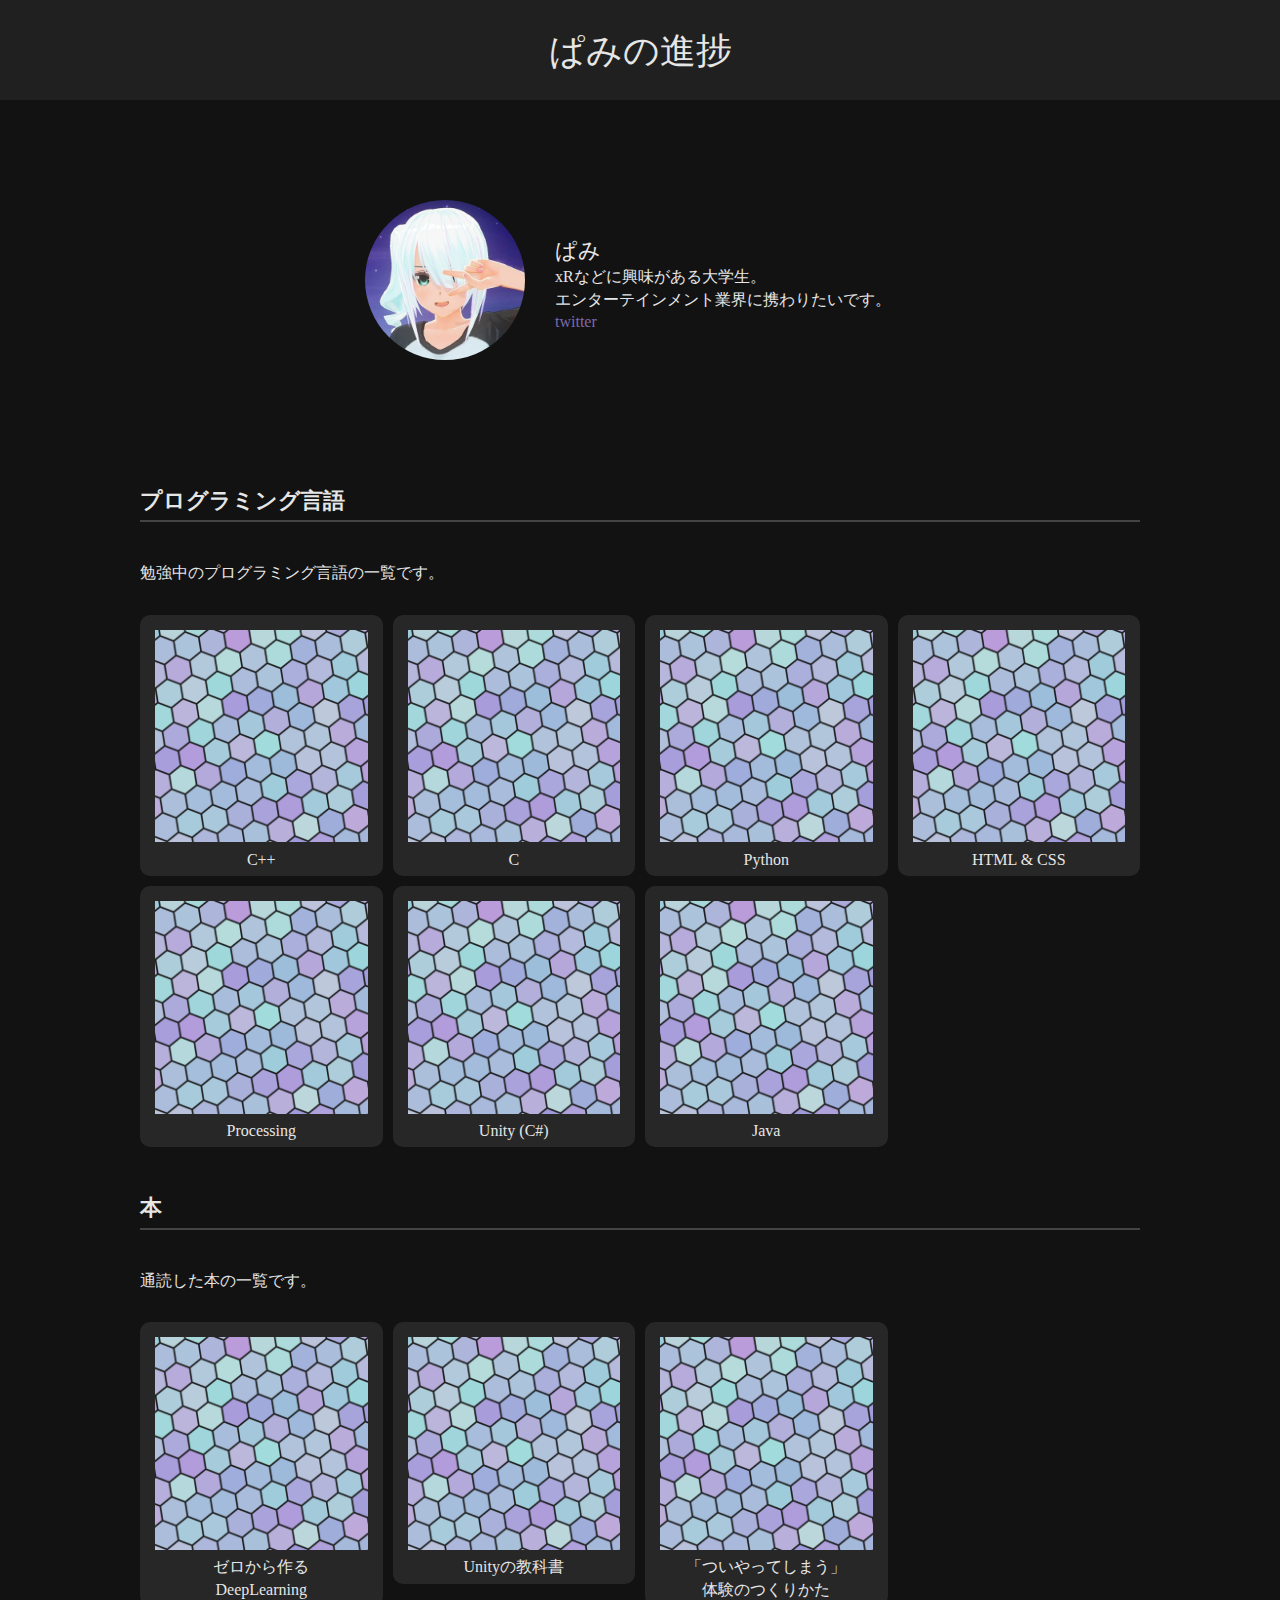
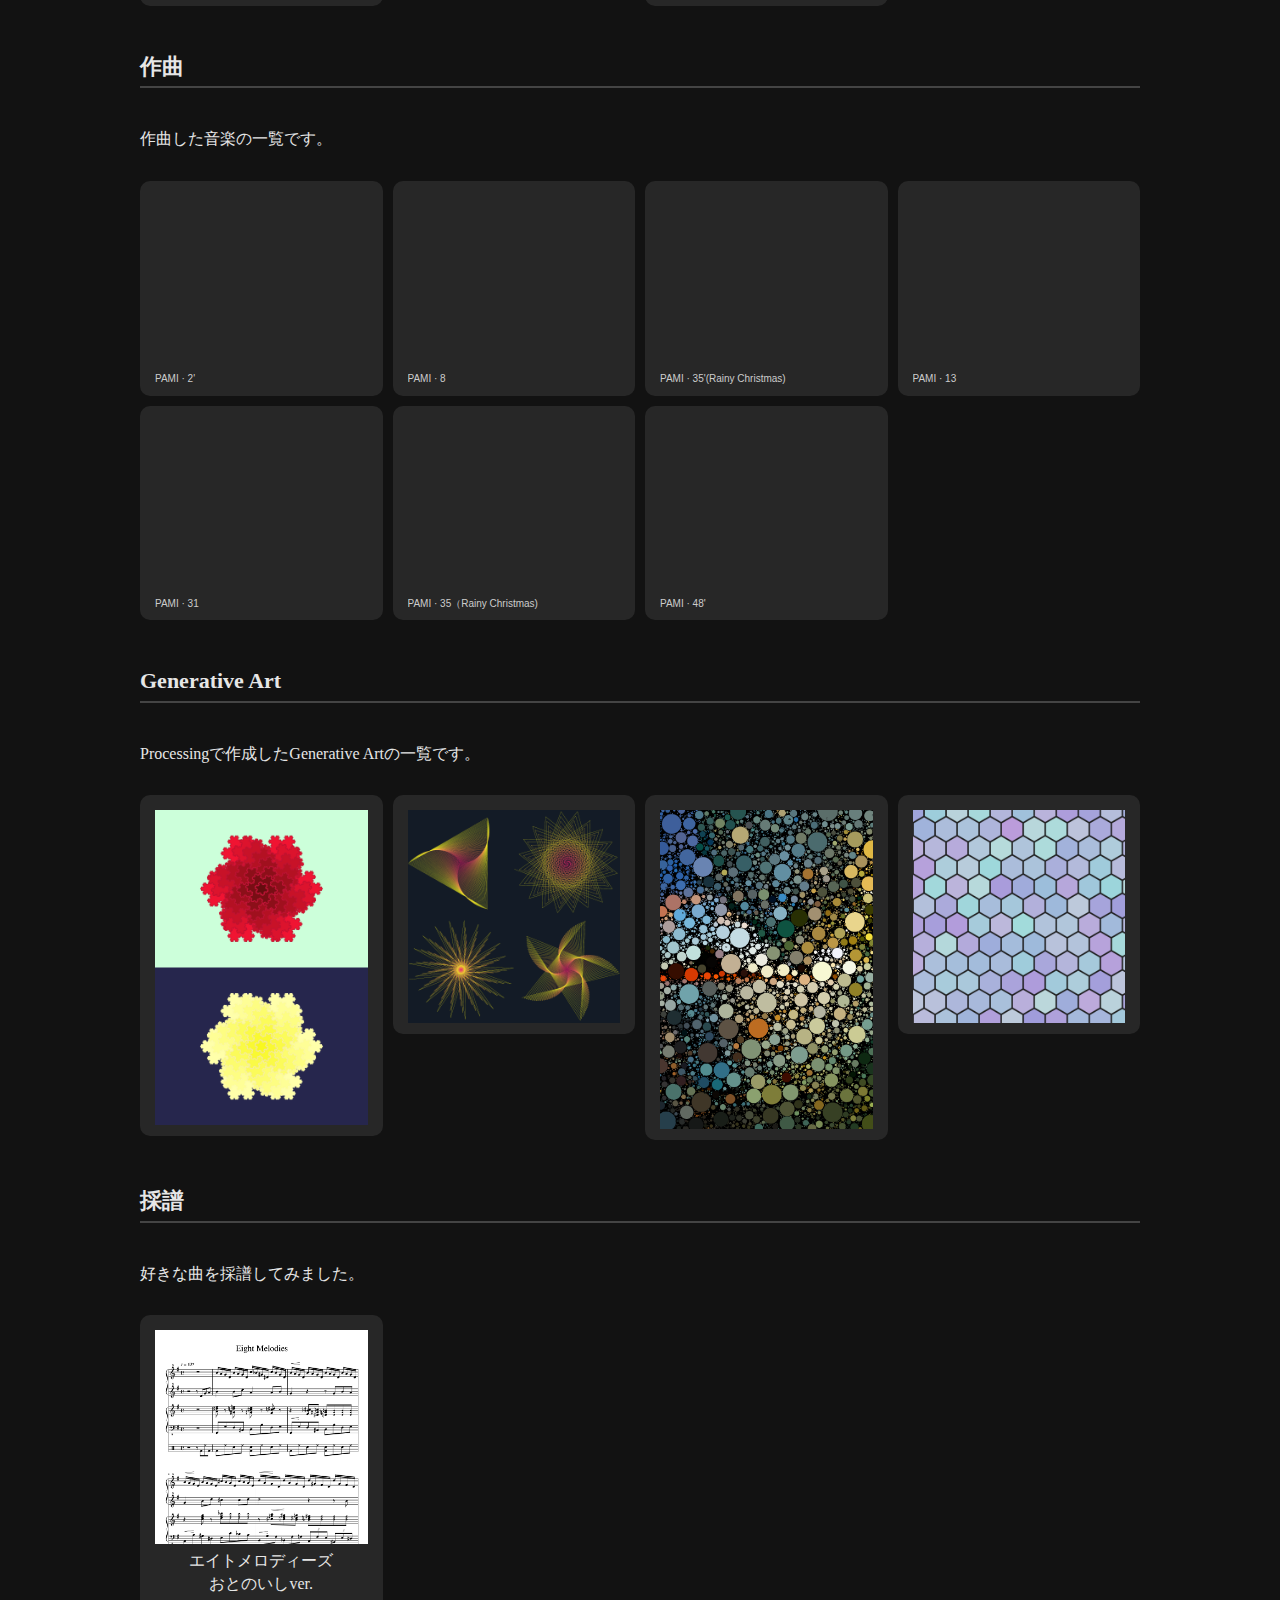
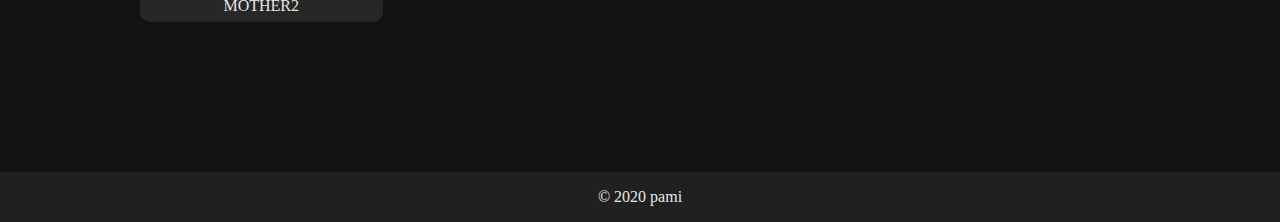
==== index.html @ e2f600e8 "Update index.html" ====
<!DOCTYPE html>
<html lang="ja">

    <head>
        <meta charset="utf-8">
        <title>ぱみの進捗</title>
        <link rel="stylesheet" href="https://pamiyummy.github.io/portfolio/stylesheet.css">
    </head>

    <body>

        <div class="header">
            <div class="header-logo">ぱみの進捗</div>
        </div>

        <div class="main">

            <div class="intro">
                <div class="intro-icon">
                    <img src="./portfolio/img/icon.jpg" alt="ぱみのアイコン">
                </div>
                <div class="intro-text">
                    <div class="intro-name">ぱみ</div>
                    <p>xRなどに興味がある大学生。</p>
                    <p>エンターテインメント業界に携わりたいです。</p>
                    <p><a href="https://twitter.com/yp__m">twitter</a></p>
                </div>
            </div>

            <div class="section">

                <div class="section-contents">
                    <div class="section-title">プログラミング言語</div>
                    <p>勉強中のプログラミング言語の一覧です。</p>
                    <div class="container">
                        <div class="item">
                            <img src="./portfolio/img/logo.png">
                            <p>C++</p>
                        </div>
                        <div class="item">
                            <img src="./portfolio/img/logo.png">
                            <p>Processing</p>
                        </div>
                        <div class="item">
                            <img src="./portfolio/img/logo.png">
                            <p>C</p>
                        </div>
                        <div class="item">
                            <img src="./portfolio/img/logo.png">
                            <p>Unity (C#)</p>
                        </div>
                        <div class="item">
                            <img src="./portfolio/img/logo.png">
                            <p>Python</p>
                        </div>
                        <div class="item">
                            <img src="./portfolio/img/logo.png">
                            <p>Java</p>
                        </div>
                        <div class="item">
                            <img src="./portfolio/img/logo.png">
                            <p>HTML & CSS</p>
                        </div>
                    </div>
                </div>

            </div>

            <div class="section">

                <div class="section-contents">
                    <div class="section-title">本</div>
                    <p>通読した本の一覧です。</p>
                    <div class="container">
                        <div class="item">
                            <img src="./portfolio/img/logo.png">
                            <p>ゼロから作る</p>
                            <p>DeepLearning</p>
                        </div>
                        <div class="item">
                            <img src="./portfolio/img/logo.png">
                            <p>Unityの教科書</p>
                        </div>
                        <div class="item">
                            <img src="./portfolio/img/logo.png">
                            <p>「ついやってしまう」</p>
                            <p>体験のつくりかた</p>
                        </div>
                    </div>
                </div>

            </div>

            <div class="section">

                <div class="section-contents">
                    <div class="section-title">作曲</div>
                    <p>作曲した音楽の一覧です。</p>
                    <div class="container">
                        <div class="item"><iframe width="100%" height="166" scrolling="no" frameborder="no" allow="autoplay" src="https://w.soundcloud.com/player/?url=https%3A//api.soundcloud.com/tracks/661922321&color=%23525252&auto_play=false&hide_related=false&show_comments=true&show_user=true&show_reposts=false&show_teaser=true"></iframe><div style="font-size: 10px; color: #cccccc;line-break: anywhere;word-break: normal;overflow: hidden;white-space: nowrap;text-overflow: ellipsis; font-family: Interstate,Lucida Grande,Lucida Sans Unicode,Lucida Sans,Garuda,Verdana,Tahoma,sans-serif;font-weight: 100;"><a href="https://soundcloud.com/pimj_q" title="PAMI" target="_blank" style="color: #cccccc; text-decoration: none;">PAMI</a> · <a href="https://soundcloud.com/pimj_q/2a-1" title="2&#x27;" target="_blank" style="color: #cccccc; text-decoration: none;">2&#x27;</a></div>
                        </div><div class="item"><iframe width="100%" height="166" scrolling="no" frameborder="no" allow="autoplay" src="https://w.soundcloud.com/player/?url=https%3A//api.soundcloud.com/tracks/733245349&color=%23525252&auto_play=false&hide_related=false&show_comments=true&show_user=true&show_reposts=false&show_teaser=true"></iframe><div style="font-size: 10px; color: #cccccc;line-break: anywhere;word-break: normal;overflow: hidden;white-space: nowrap;text-overflow: ellipsis; font-family: Interstate,Lucida Grande,Lucida Sans Unicode,Lucida Sans,Garuda,Verdana,Tahoma,sans-serif;font-weight: 100;"><a href="https://soundcloud.com/pimj_q" title="PAMI" target="_blank" style="color: #cccccc; text-decoration: none;">PAMI</a> · <a href="https://soundcloud.com/pimj_q/31a" title="31" target="_blank" style="color: #cccccc; text-decoration: none;">31</a></div>
                        </div><div class="item"><iframe width="100%" height="166" scrolling="no" frameborder="no" allow="autoplay" src="https://w.soundcloud.com/player/?url=https%3A//api.soundcloud.com/tracks/661923470&color=%23525252&auto_play=false&hide_related=false&show_comments=true&show_user=true&show_reposts=false&show_teaser=true"></iframe><div style="font-size: 10px; color: #cccccc;line-break: anywhere;word-break: normal;overflow: hidden;white-space: nowrap;text-overflow: ellipsis; font-family: Interstate,Lucida Grande,Lucida Sans Unicode,Lucida Sans,Garuda,Verdana,Tahoma,sans-serif;font-weight: 100;"><a href="https://soundcloud.com/pimj_q" title="PAMI" target="_blank" style="color: #cccccc; text-decoration: none;">PAMI</a> · <a href="https://soundcloud.com/pimj_q/8a-1" title="8" target="_blank" style="color: #cccccc; text-decoration: none;">8</a></div>
                        </div><div class="item"><iframe width="100%" height="166" scrolling="no" frameborder="no" allow="autoplay" src="https://w.soundcloud.com/player/?url=https%3A//api.soundcloud.com/tracks/733246066&color=%23525252&auto_play=false&hide_related=false&show_comments=true&show_user=true&show_reposts=false&show_teaser=true"></iframe><div style="font-size: 10px; color: #cccccc;line-break: anywhere;word-break: normal;overflow: hidden;white-space: nowrap;text-overflow: ellipsis; font-family: Interstate,Lucida Grande,Lucida Sans Unicode,Lucida Sans,Garuda,Verdana,Tahoma,sans-serif;font-weight: 100;"><a href="https://soundcloud.com/pimj_q" title="PAMI" target="_blank" style="color: #cccccc; text-decoration: none;">PAMI</a> · <a href="https://soundcloud.com/pimj_q/35rainy-christmas" title="35（Rainy Christmas)" target="_blank" style="color: #cccccc; text-decoration: none;">35（Rainy Christmas)</a></div>
                        </div><div class="item"><iframe width="100%" height="166" scrolling="no" frameborder="no" allow="autoplay" src="https://w.soundcloud.com/player/?url=https%3A//api.soundcloud.com/tracks/733246927&color=%23525252&auto_play=false&hide_related=false&show_comments=true&show_user=true&show_reposts=false&show_teaser=true"></iframe><div style="font-size: 10px; color: #cccccc;line-break: anywhere;word-break: normal;overflow: hidden;white-space: nowrap;text-overflow: ellipsis; font-family: Interstate,Lucida Grande,Lucida Sans Unicode,Lucida Sans,Garuda,Verdana,Tahoma,sans-serif;font-weight: 100;"><a href="https://soundcloud.com/pimj_q" title="PAMI" target="_blank" style="color: #cccccc; text-decoration: none;">PAMI</a> · <a href="https://soundcloud.com/pimj_q/35rainy-christmas-1" title="35&#x27;(Rainy Christmas)" target="_blank" style="color: #cccccc; text-decoration: none;">35&#x27;(Rainy Christmas)</a></div>
                        </div><div class="item"><iframe width="100%" height="166" scrolling="no" frameborder="no" allow="autoplay" src="https://w.soundcloud.com/player/?url=https%3A//api.soundcloud.com/tracks/766772104&color=%23525252&auto_play=false&hide_related=false&show_comments=true&show_user=true&show_reposts=false&show_teaser=true"></iframe><div style="font-size: 10px; color: #cccccc;line-break: anywhere;word-break: normal;overflow: hidden;white-space: nowrap;text-overflow: ellipsis; font-family: Interstate,Lucida Grande,Lucida Sans Unicode,Lucida Sans,Garuda,Verdana,Tahoma,sans-serif;font-weight: 100;"><a href="https://soundcloud.com/pimj_q" title="PAMI" target="_blank" style="color: #cccccc; text-decoration: none;">PAMI</a> · <a href="https://soundcloud.com/pimj_q/48a-1" title="48&#x27;" target="_blank" style="color: #cccccc; text-decoration: none;">48&#x27;</a></div>
                        </div><div class="item"><iframe width="100%" height="166" scrolling="no" frameborder="no" allow="autoplay" src="https://w.soundcloud.com/player/?url=https%3A//api.soundcloud.com/tracks/662334605&color=%23525252&auto_play=false&hide_related=false&show_comments=true&show_user=true&show_reposts=false&show_teaser=true"></iframe><div style="font-size: 10px; color: #cccccc;line-break: anywhere;word-break: normal;overflow: hidden;white-space: nowrap;text-overflow: ellipsis; font-family: Interstate,Lucida Grande,Lucida Sans Unicode,Lucida Sans,Garuda,Verdana,Tahoma,sans-serif;font-weight: 100;"><a href="https://soundcloud.com/pimj_q" title="PAMI" target="_blank" style="color: #cccccc; text-decoration: none;">PAMI</a> · <a href="https://soundcloud.com/pimj_q/13a" title="13" target="_blank" style="color: #cccccc; text-decoration: none;">13</a></div>
                        </div>
                    </div>                    
                </div>

            </div>

            <div class="section">

                <div class="section-contents">
                    <div class="section-title">Generative Art</div>
                    <p>Processingで作成したGenerative Artの一覧です。</p>
                    <div class="container">
                        <div class="item">
                            <img src="./portfolio/img/generative-art/carnation.png">
                        </div>
                        <div class="item">
                            <img src="./portfolio/img/generative-art/grief.png">
                        </div>
                        <div class="item">
                            <img src="./portfolio/img/generative-art/bubbles.png">
                        </div>
                        <div class="item">
                            <img src="./portfolio/img/generative-art/hex-tile.png">
                        </div>
                    </div>
                </div>

            </div>
            
            <div class="section">

                <div class="section-contents">
                    <div class="section-title">採譜</div>
                    <p>好きな曲を採譜してみました。</p>
                    <div class="container">
                        <div class="item">
                            <a href="./portfolio/pdf/MOTHER2_EightMelodies.pdf"><img src="./portfolio/img/score/EightMelodies.png"></a>
                            <p>エイトメロディーズ</p>
                            <p>おとのいしver.</p>
                            <p>MOTHER2</p>
                        </div>
                    </div>
                </div>

            </div>

        </div>

        <footer>

            <p class="line-height">&copy; 2020 pami</p>

        </footer>

    </body>

</html>
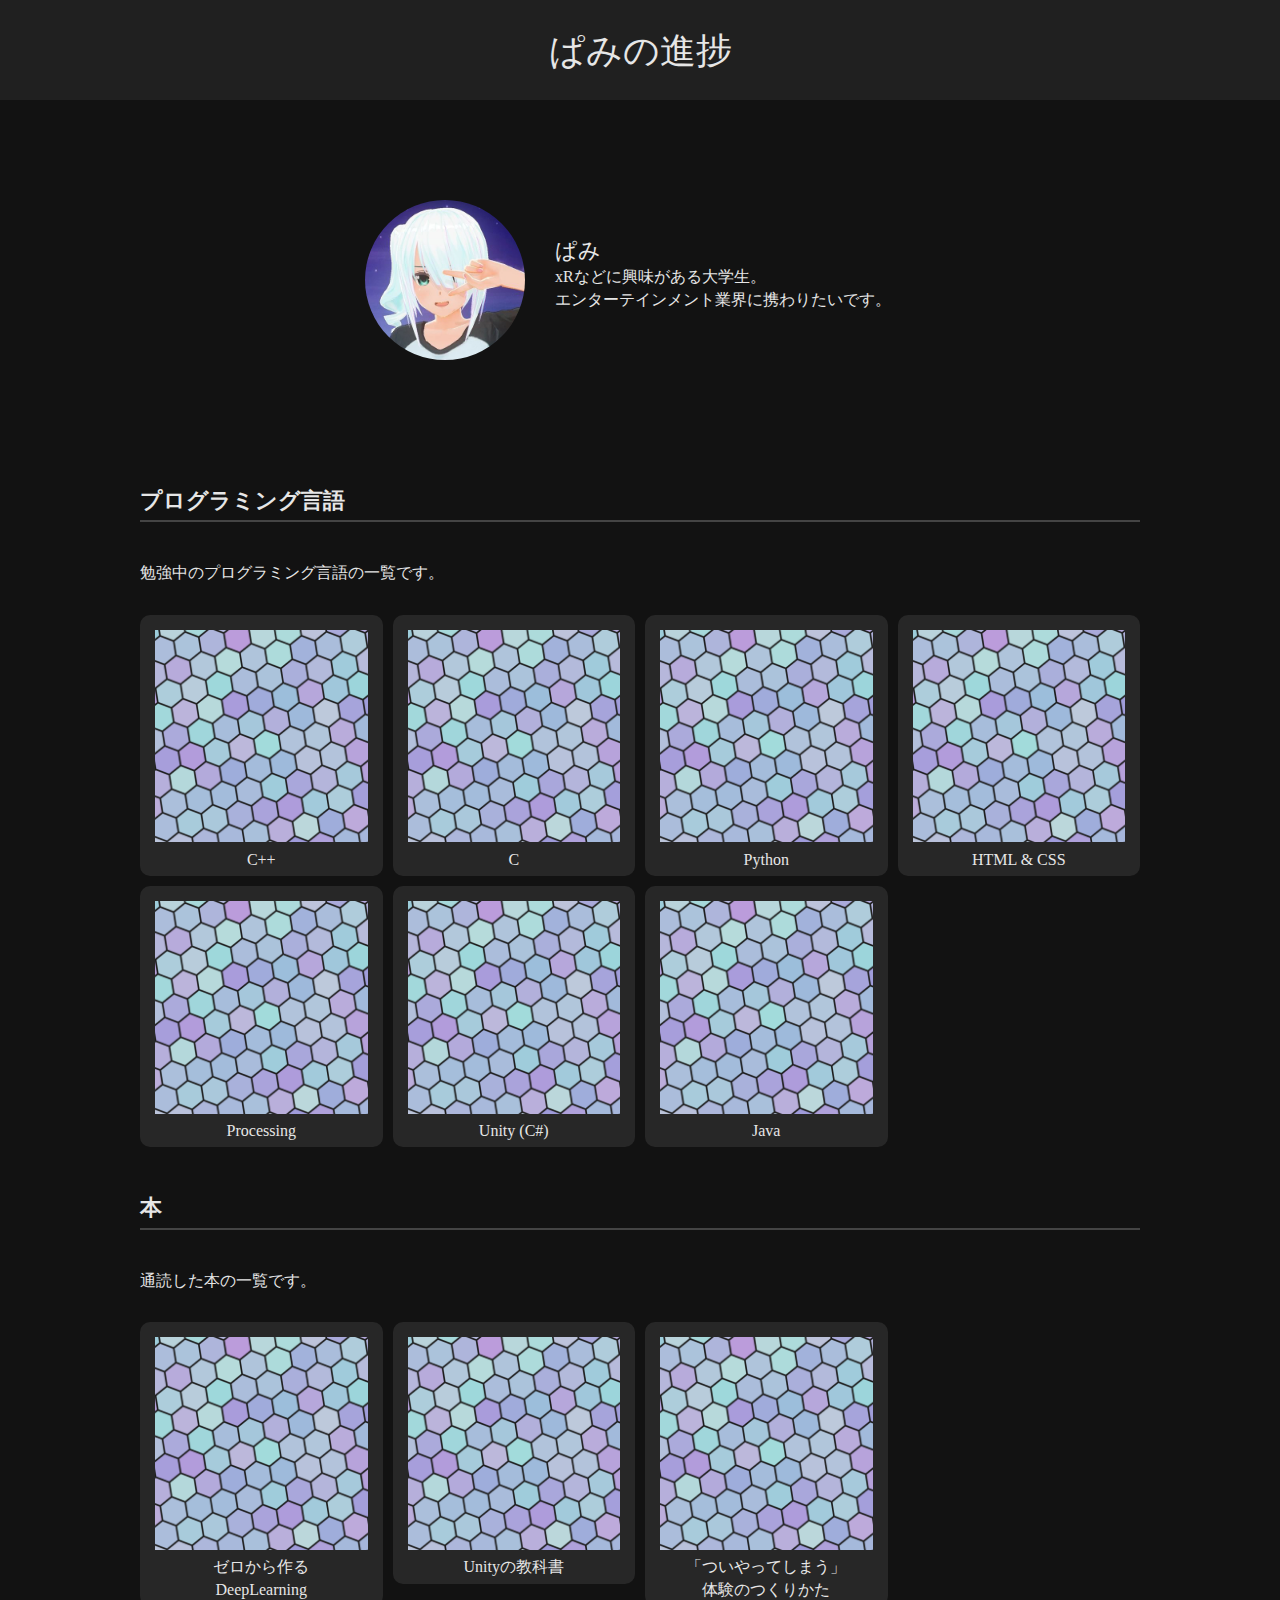
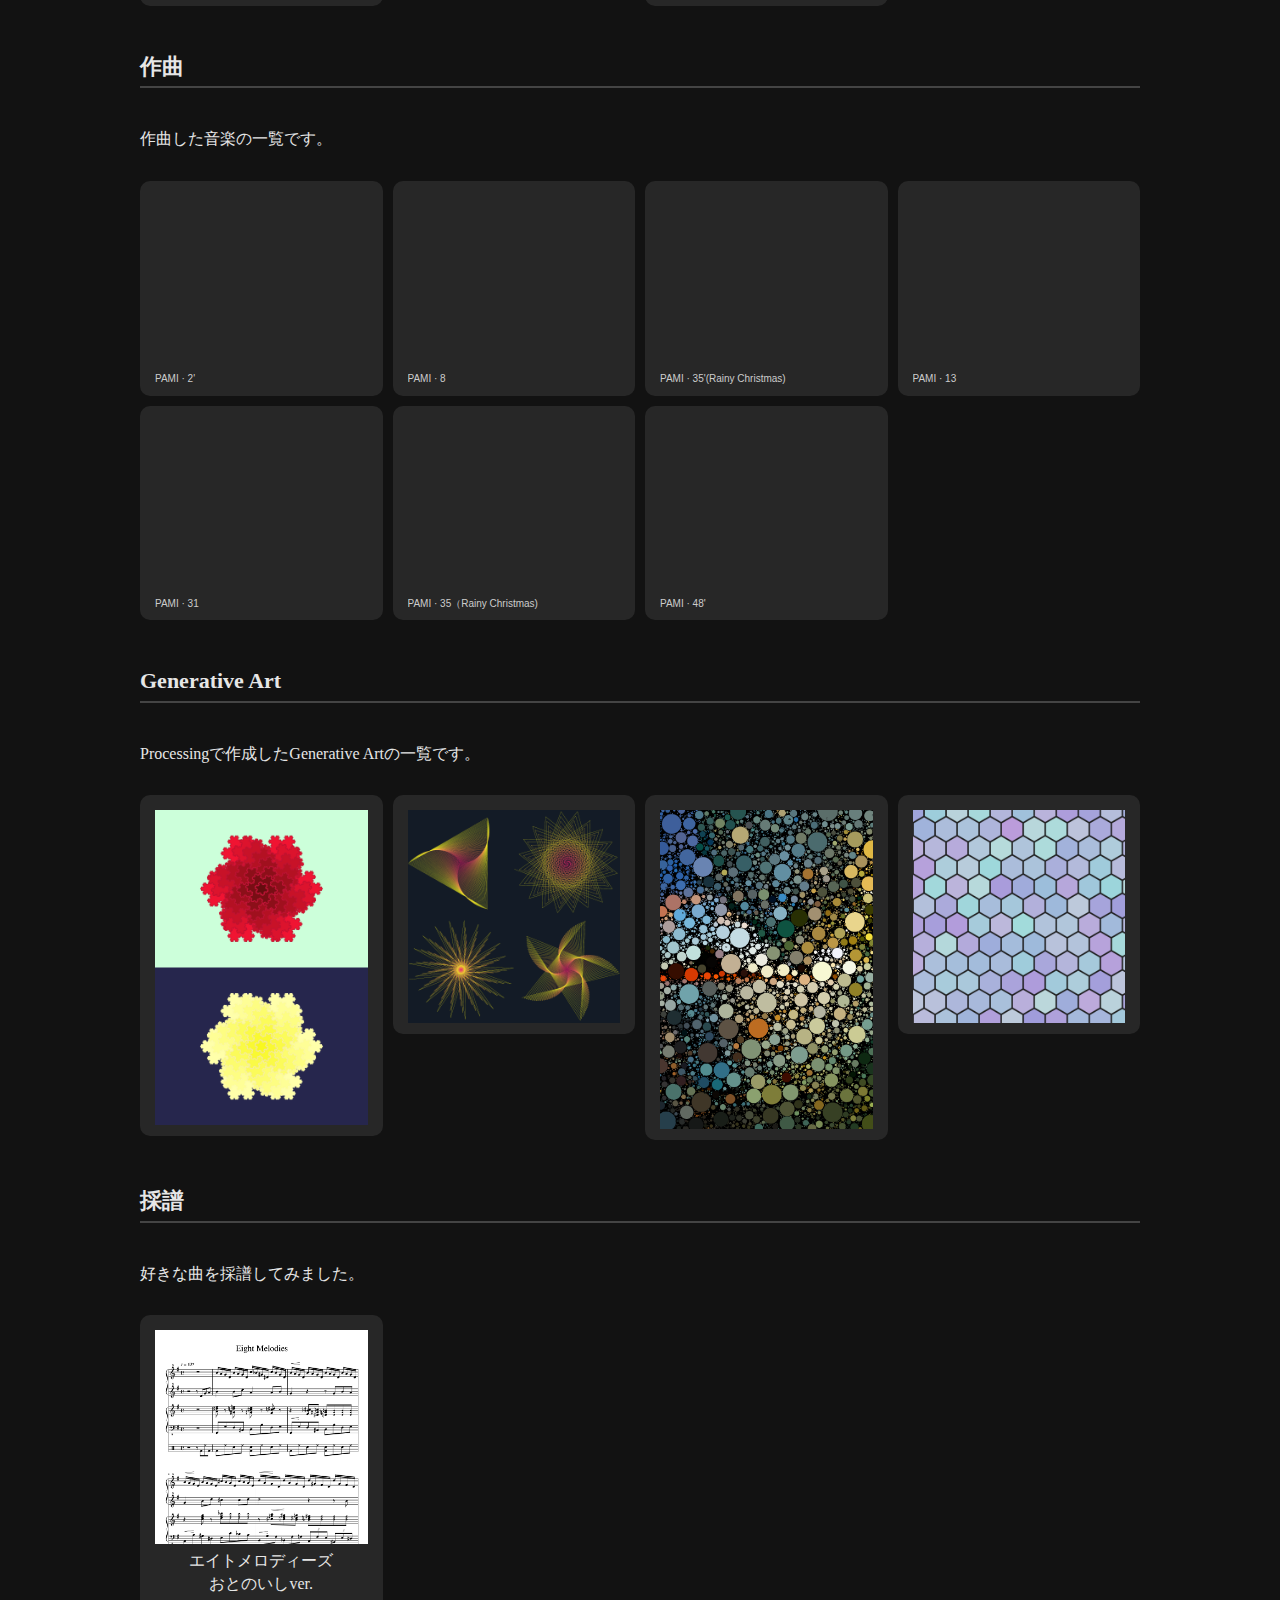
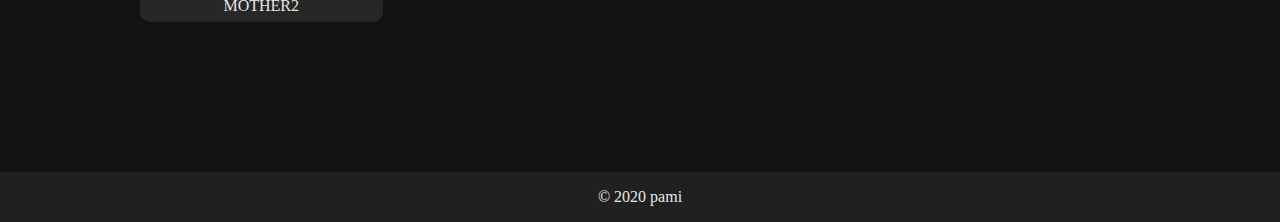
==== commit fe30c8ac: "Update index.html" ====
--- a/index.html
+++ b/index.html
@@ -23,7 +23,6 @@
                     <div class="intro-name">ぱみ</div>
                     <p>xRなどに興味がある大学生。</p>
                     <p>エンターテインメント業界に携わりたいです。</p>
-                    <p><a href="https://twitter.com/yp__m">twitter</a></p>
                 </div>
             </div>
 
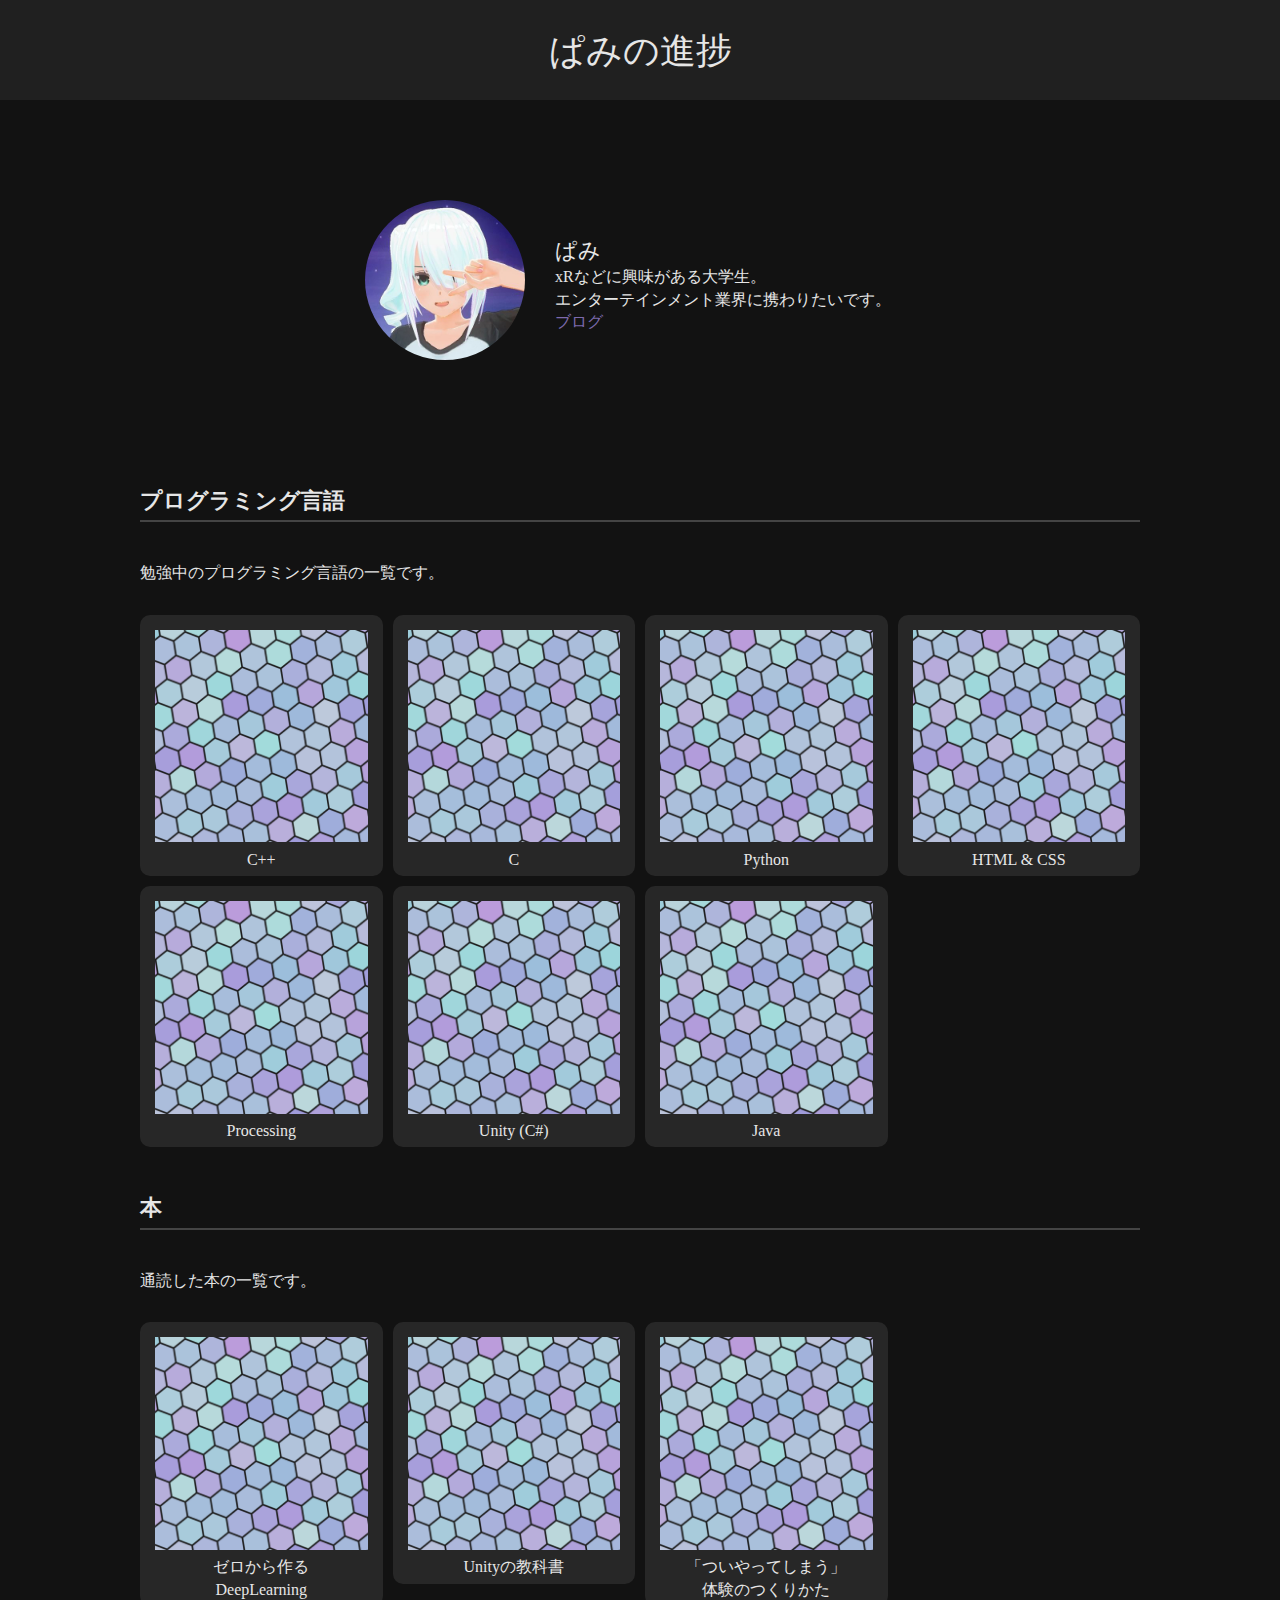
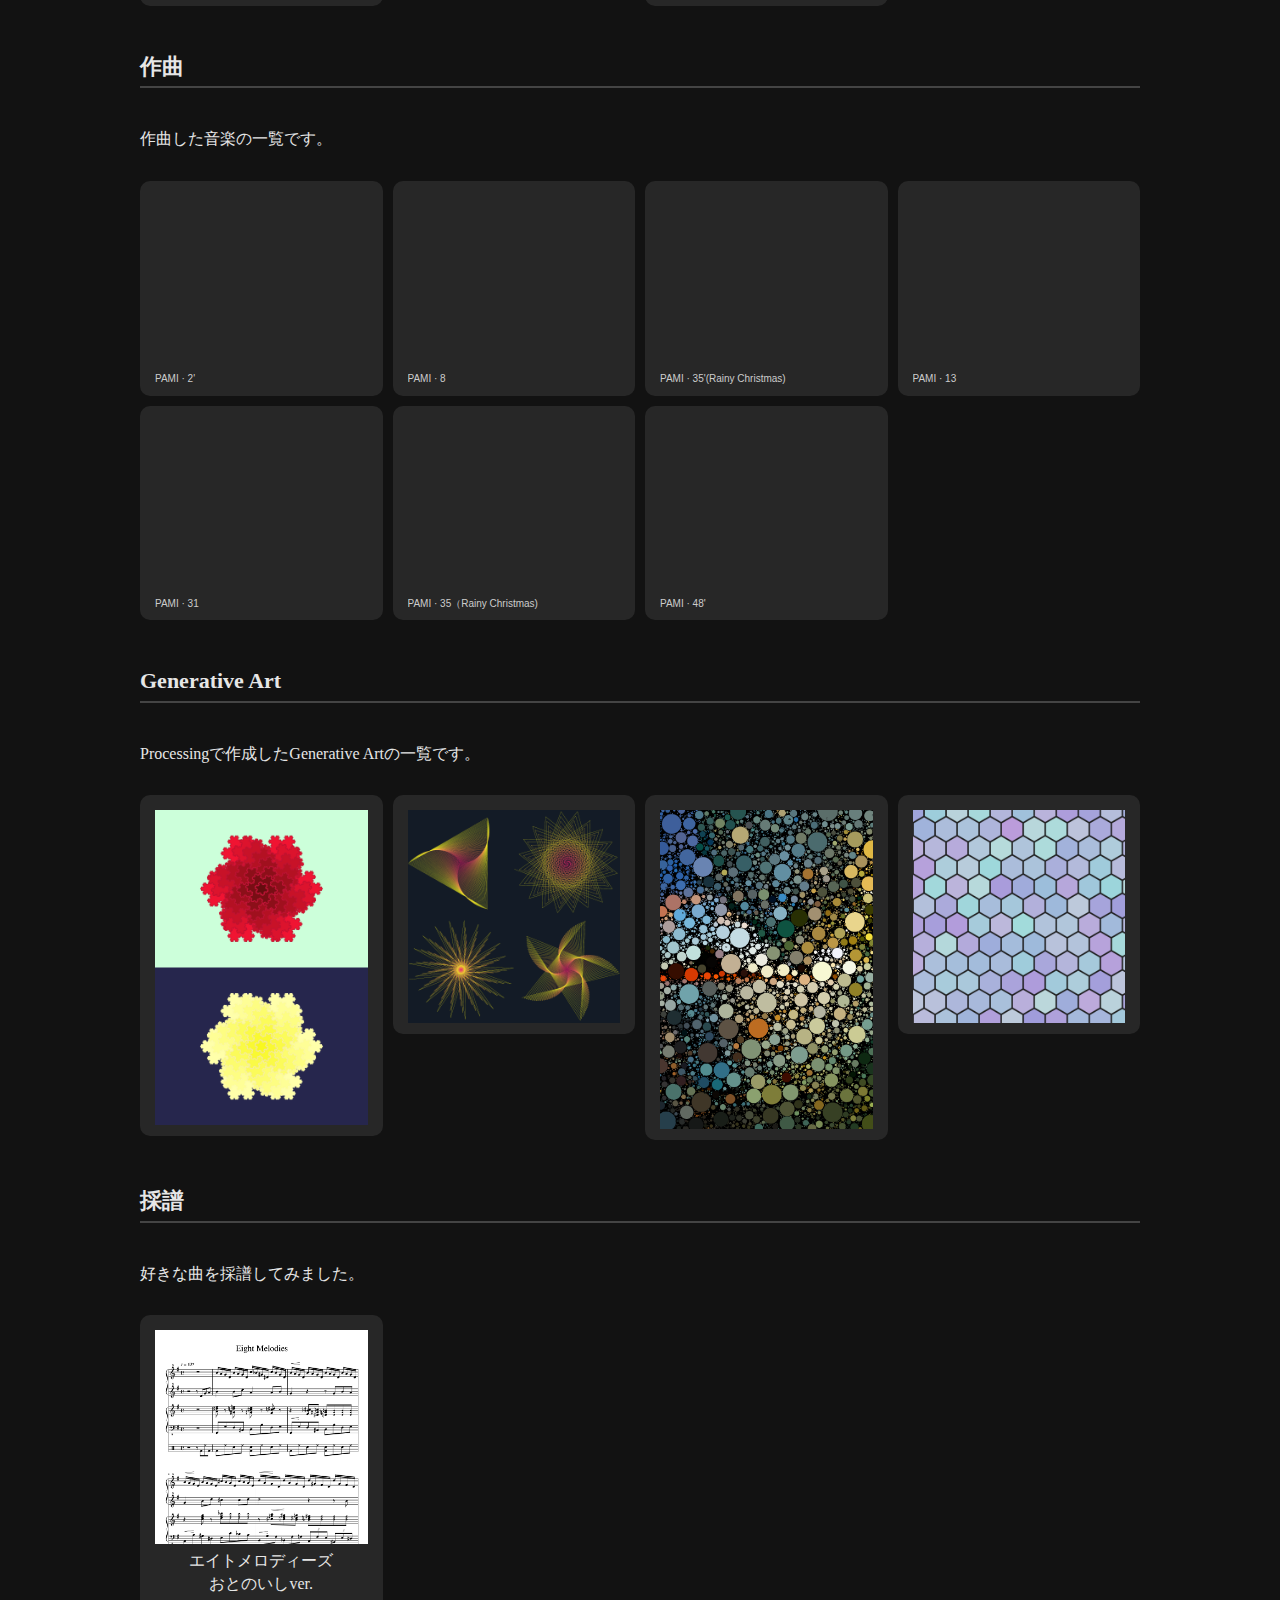
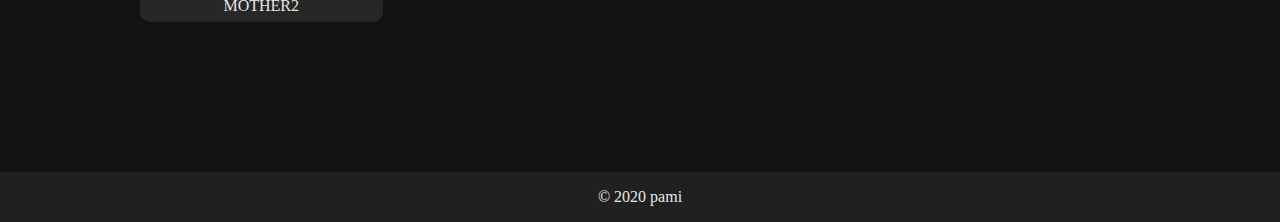
==== commit a519611a: "Update index.html" ====
--- a/index.html
+++ b/index.html
@@ -23,6 +23,7 @@
                     <div class="intro-name">ぱみ</div>
                     <p>xRなどに興味がある大学生。</p>
                     <p>エンターテインメント業界に携わりたいです。</p>
+                    <p><a href="./blog/index.html">ブログ</a></p>
                 </div>
             </div>
 
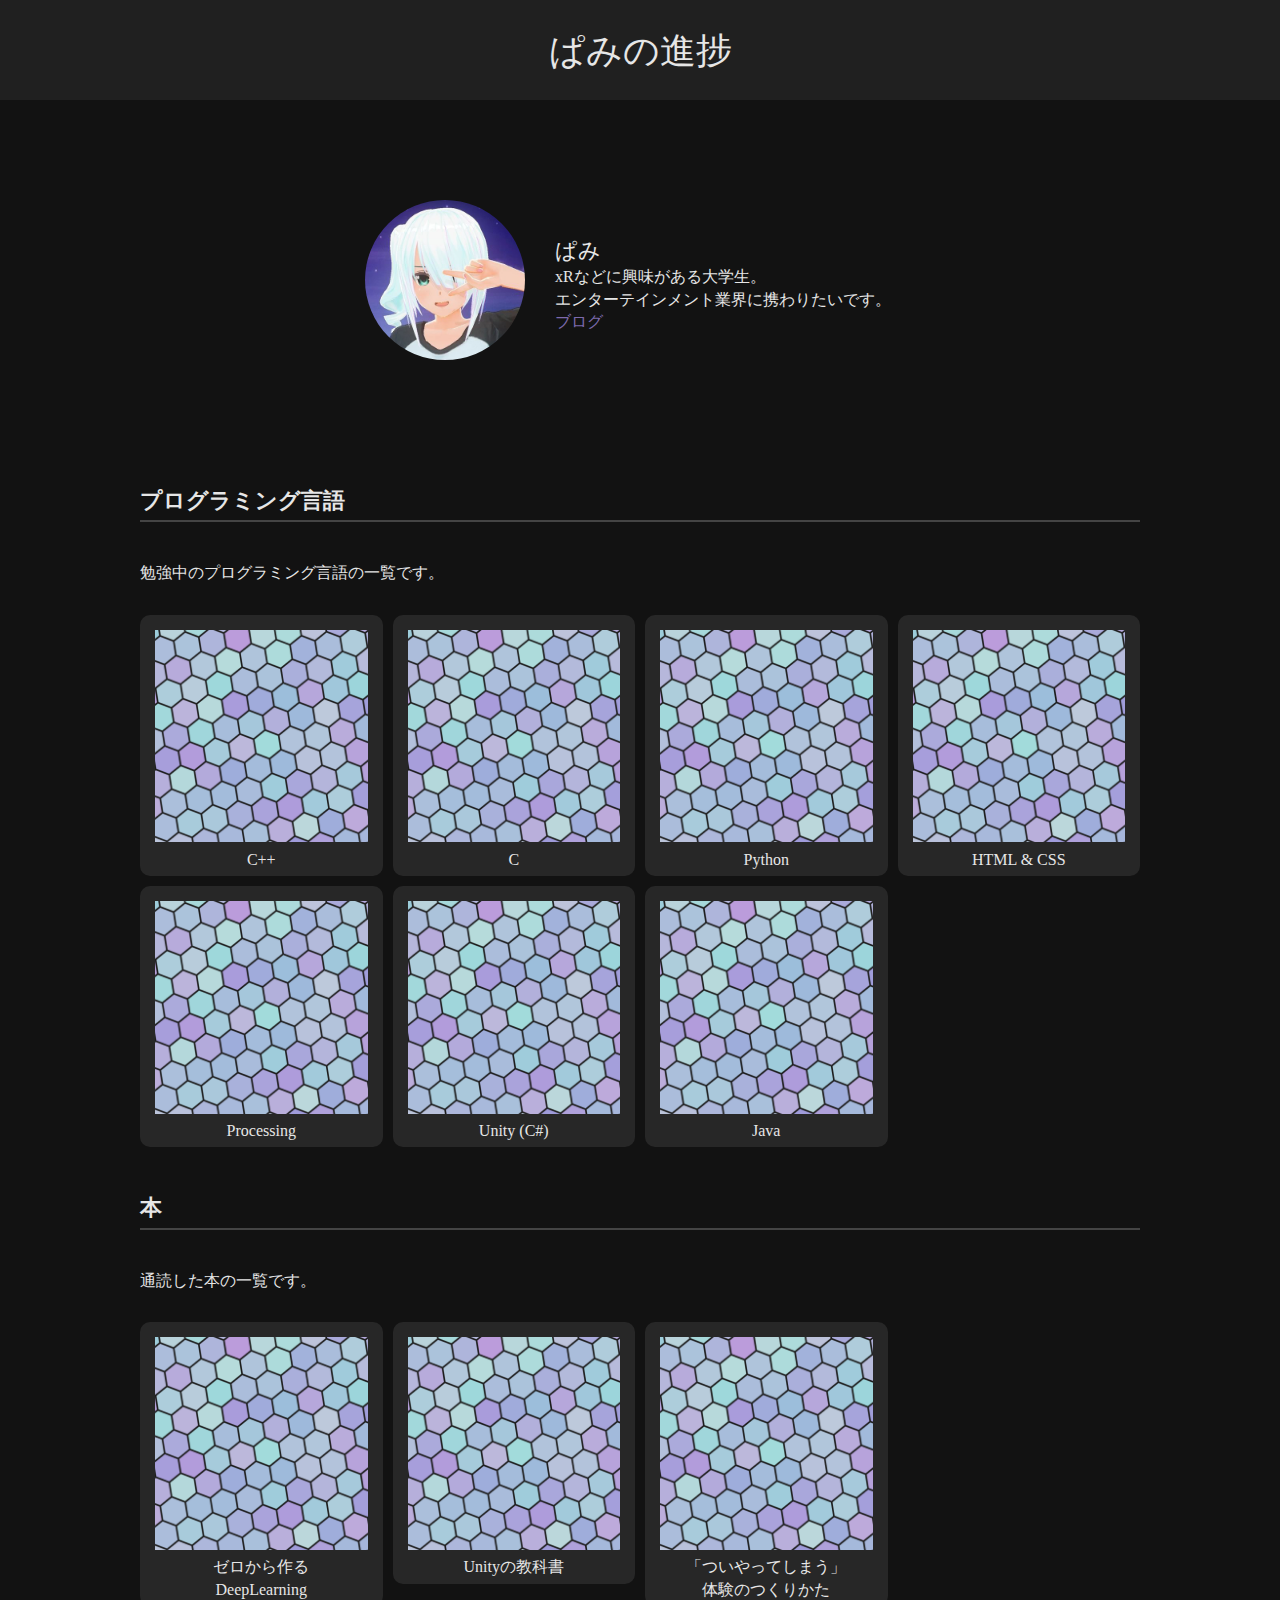
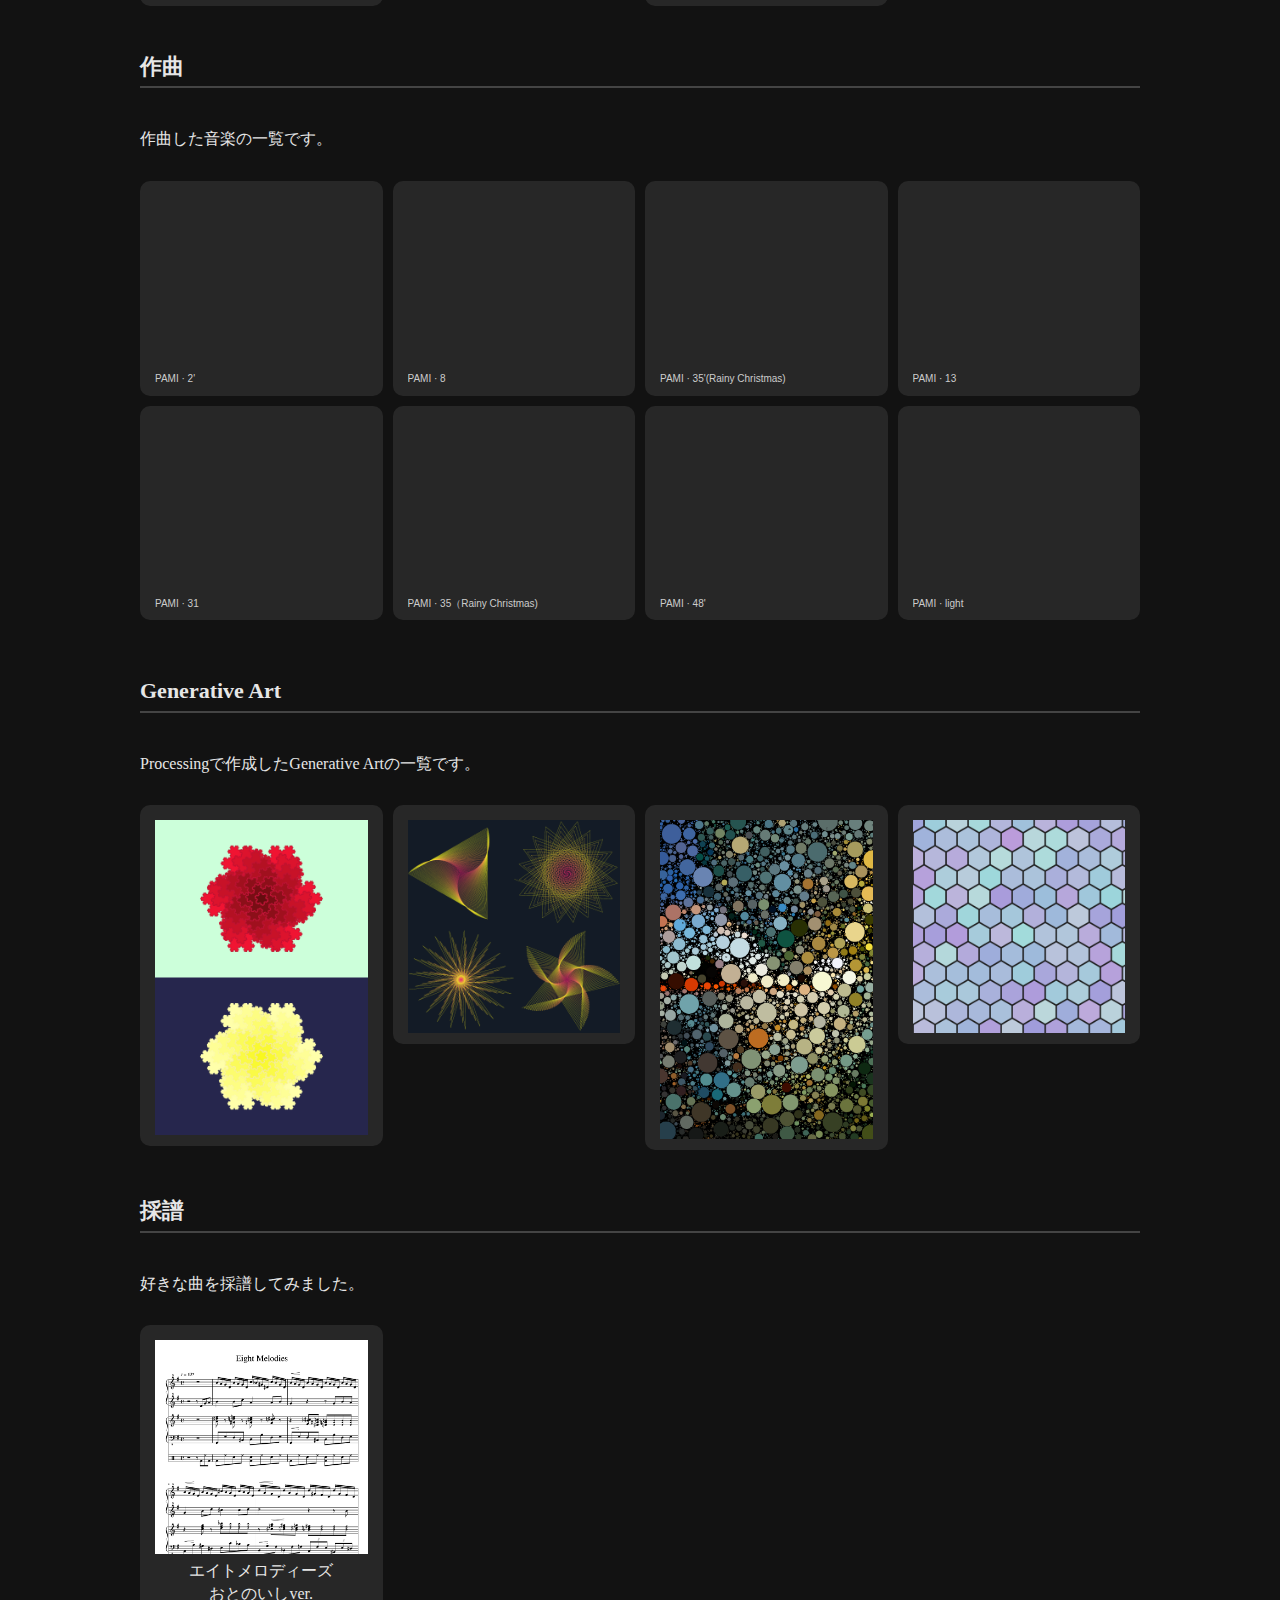
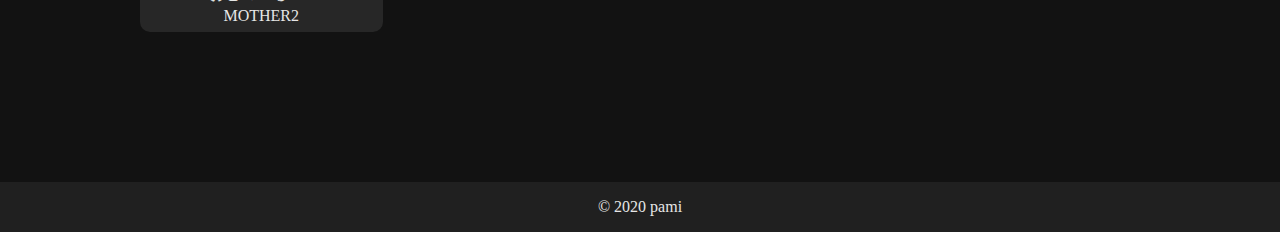
==== commit b943fa6d: "index.htmlの作曲一覧を更新" ====
--- a/index.html
+++ b/index.html
@@ -104,6 +104,7 @@
                         </div><div class="item"><iframe width="100%" height="166" scrolling="no" frameborder="no" allow="autoplay" src="https://w.soundcloud.com/player/?url=https%3A//api.soundcloud.com/tracks/733246927&color=%23525252&auto_play=false&hide_related=false&show_comments=true&show_user=true&show_reposts=false&show_teaser=true"></iframe><div style="font-size: 10px; color: #cccccc;line-break: anywhere;word-break: normal;overflow: hidden;white-space: nowrap;text-overflow: ellipsis; font-family: Interstate,Lucida Grande,Lucida Sans Unicode,Lucida Sans,Garuda,Verdana,Tahoma,sans-serif;font-weight: 100;"><a href="https://soundcloud.com/pimj_q" title="PAMI" target="_blank" style="color: #cccccc; text-decoration: none;">PAMI</a> · <a href="https://soundcloud.com/pimj_q/35rainy-christmas-1" title="35&#x27;(Rainy Christmas)" target="_blank" style="color: #cccccc; text-decoration: none;">35&#x27;(Rainy Christmas)</a></div>
                         </div><div class="item"><iframe width="100%" height="166" scrolling="no" frameborder="no" allow="autoplay" src="https://w.soundcloud.com/player/?url=https%3A//api.soundcloud.com/tracks/766772104&color=%23525252&auto_play=false&hide_related=false&show_comments=true&show_user=true&show_reposts=false&show_teaser=true"></iframe><div style="font-size: 10px; color: #cccccc;line-break: anywhere;word-break: normal;overflow: hidden;white-space: nowrap;text-overflow: ellipsis; font-family: Interstate,Lucida Grande,Lucida Sans Unicode,Lucida Sans,Garuda,Verdana,Tahoma,sans-serif;font-weight: 100;"><a href="https://soundcloud.com/pimj_q" title="PAMI" target="_blank" style="color: #cccccc; text-decoration: none;">PAMI</a> · <a href="https://soundcloud.com/pimj_q/48a-1" title="48&#x27;" target="_blank" style="color: #cccccc; text-decoration: none;">48&#x27;</a></div>
                         </div><div class="item"><iframe width="100%" height="166" scrolling="no" frameborder="no" allow="autoplay" src="https://w.soundcloud.com/player/?url=https%3A//api.soundcloud.com/tracks/662334605&color=%23525252&auto_play=false&hide_related=false&show_comments=true&show_user=true&show_reposts=false&show_teaser=true"></iframe><div style="font-size: 10px; color: #cccccc;line-break: anywhere;word-break: normal;overflow: hidden;white-space: nowrap;text-overflow: ellipsis; font-family: Interstate,Lucida Grande,Lucida Sans Unicode,Lucida Sans,Garuda,Verdana,Tahoma,sans-serif;font-weight: 100;"><a href="https://soundcloud.com/pimj_q" title="PAMI" target="_blank" style="color: #cccccc; text-decoration: none;">PAMI</a> · <a href="https://soundcloud.com/pimj_q/13a" title="13" target="_blank" style="color: #cccccc; text-decoration: none;">13</a></div>
+                        </div><div class="item"><iframe width="100%" height="166" scrolling="no" frameborder="no" allow="autoplay" src="https://w.soundcloud.com/player/?url=https%3A//api.soundcloud.com/tracks/935661118&color=%23525252&auto_play=false&hide_related=false&show_comments=true&show_user=true&show_reposts=false&show_teaser=true"></iframe><div style="font-size: 10px; color: #cccccc;line-break: anywhere;word-break: normal;overflow: hidden;white-space: nowrap;text-overflow: ellipsis; font-family: Interstate,Lucida Grande,Lucida Sans Unicode,Lucida Sans,Garuda,Verdana,Tahoma,sans-serif;font-weight: 100;"><a href="https://soundcloud.com/pimj_q" title="PAMI" target="_blank" style="color: #cccccc; text-decoration: none;">PAMI</a> · <a href="https://soundcloud.com/pimj_q/light" title="light" target="_blank" style="color: #cccccc; text-decoration: none;">light</a></div>
                         </div>
                     </div>                    
                 </div>
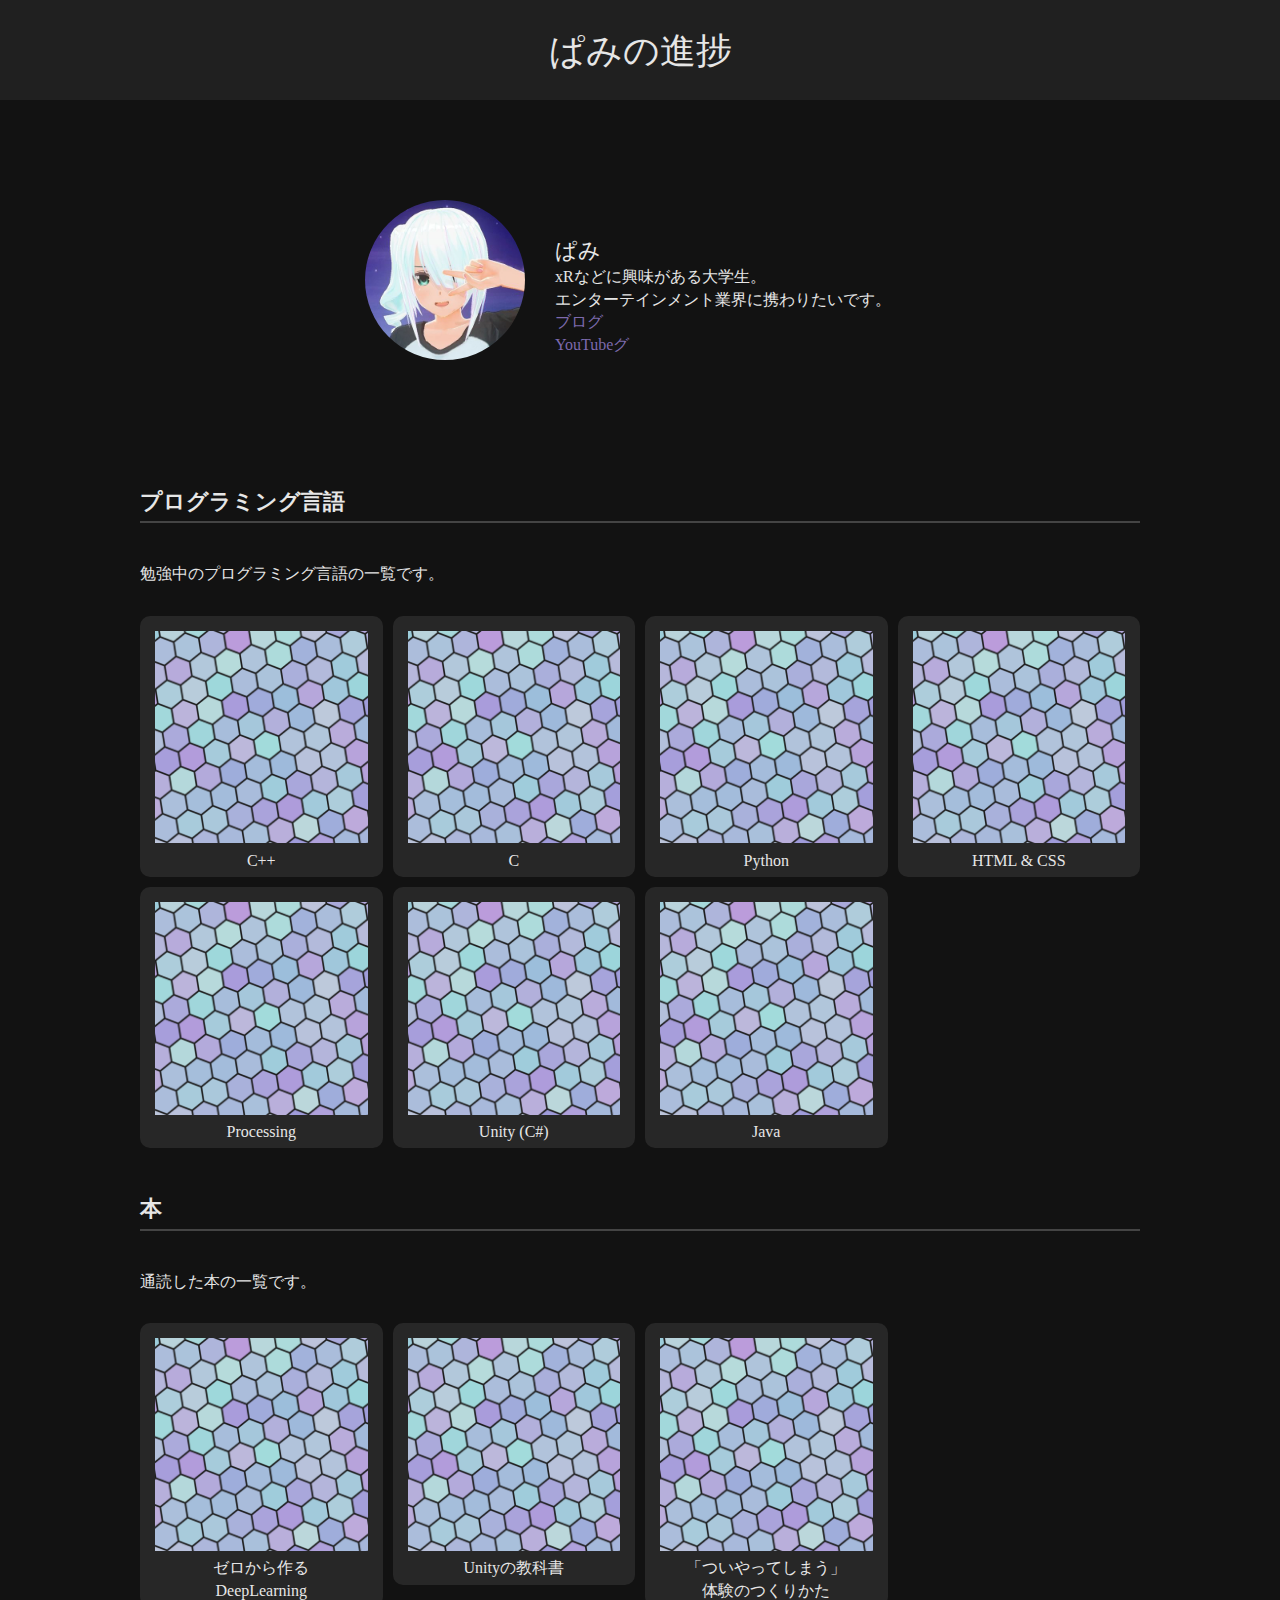
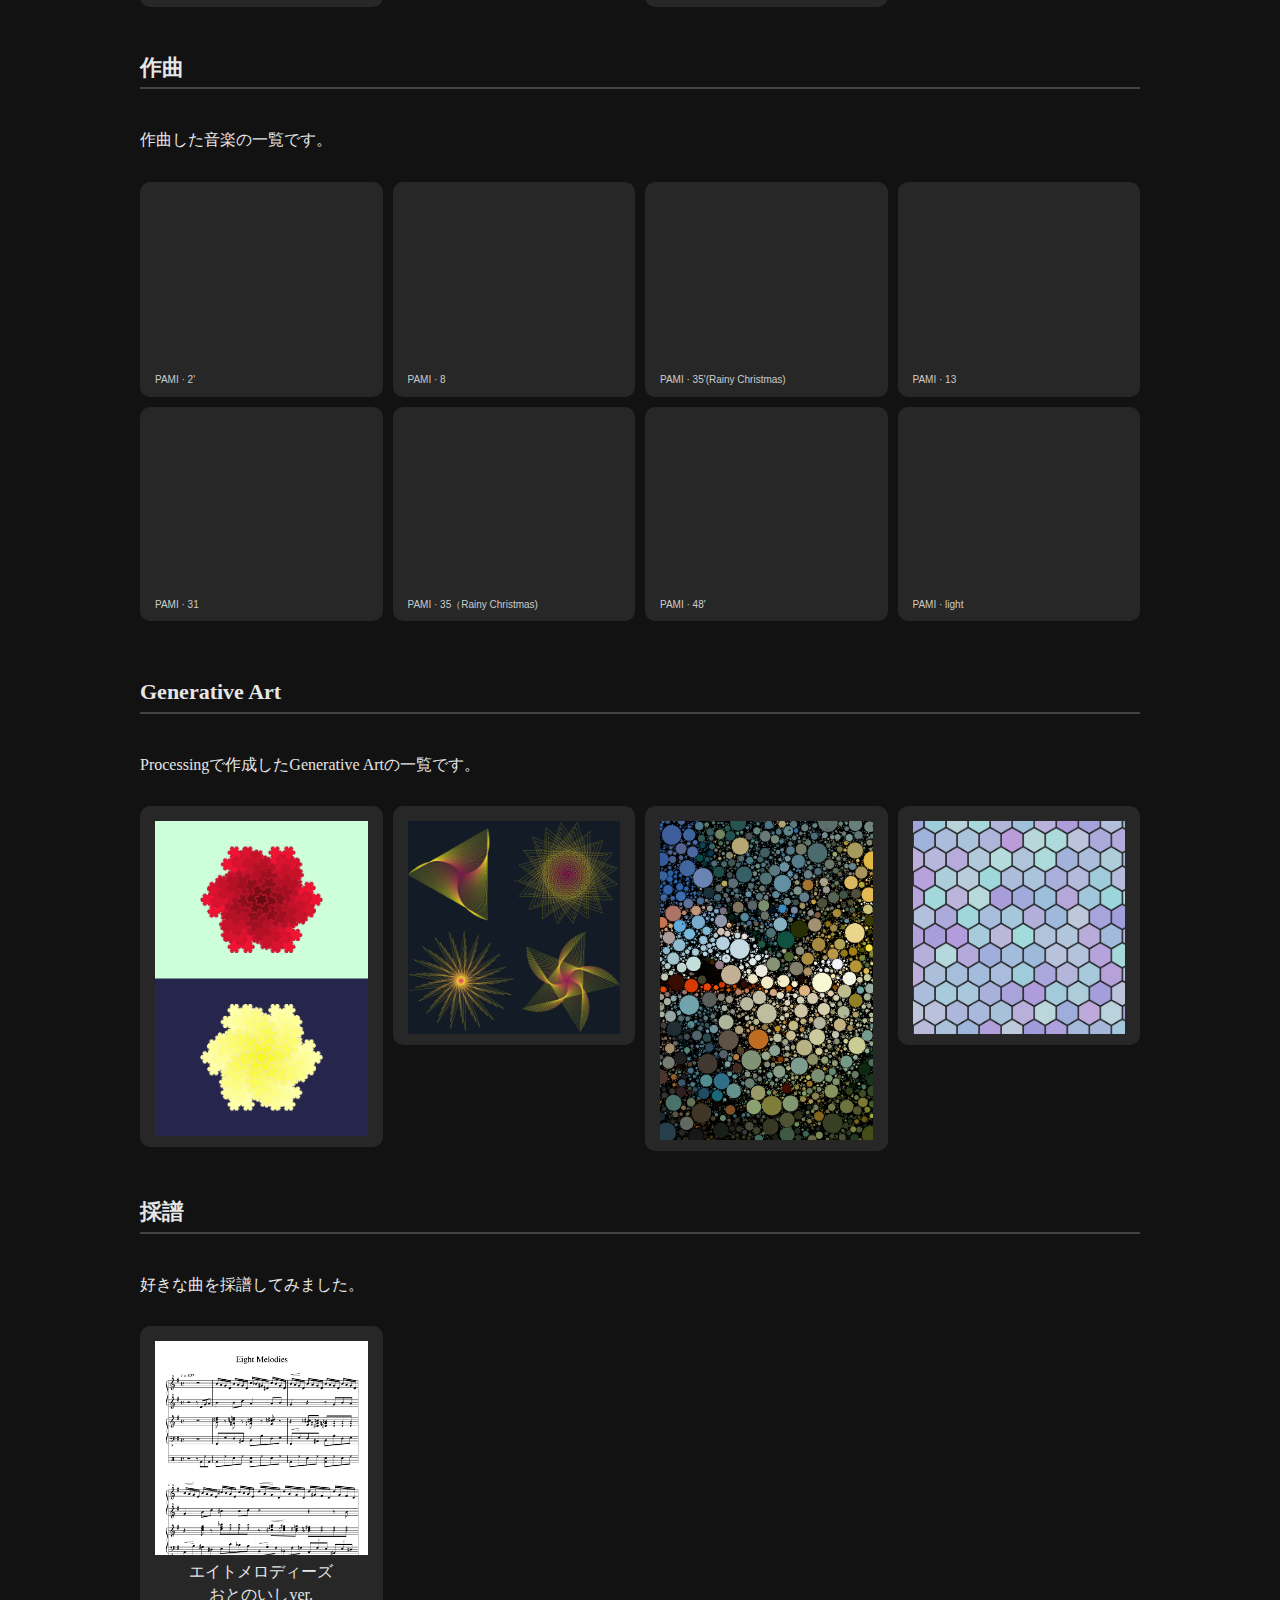
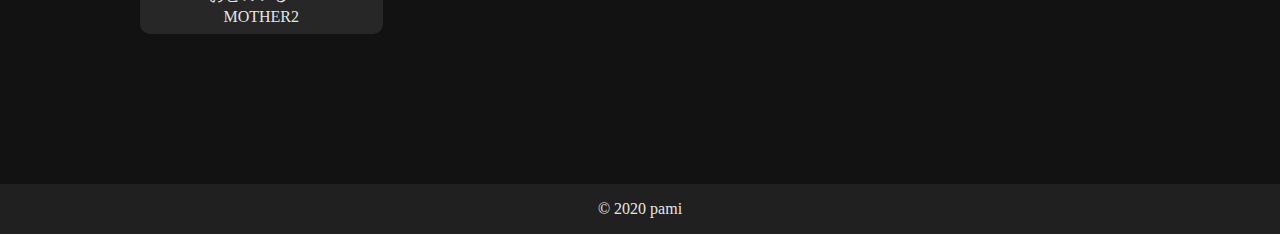
==== commit ecc1ffcb: "youtubeリンクの追記" ====
--- a/index.html
+++ b/index.html
@@ -24,6 +24,7 @@
                     <p>xRなどに興味がある大学生。</p>
                     <p>エンターテインメント業界に携わりたいです。</p>
                     <p><a href="./blog/index.html">ブログ</a></p>
+                    <p><a href="https://www.youtube.com/channel/UCozGStt1TTuGUFW61sK2HRA">YouTubeグ</a></p>
                 </div>
             </div>
 
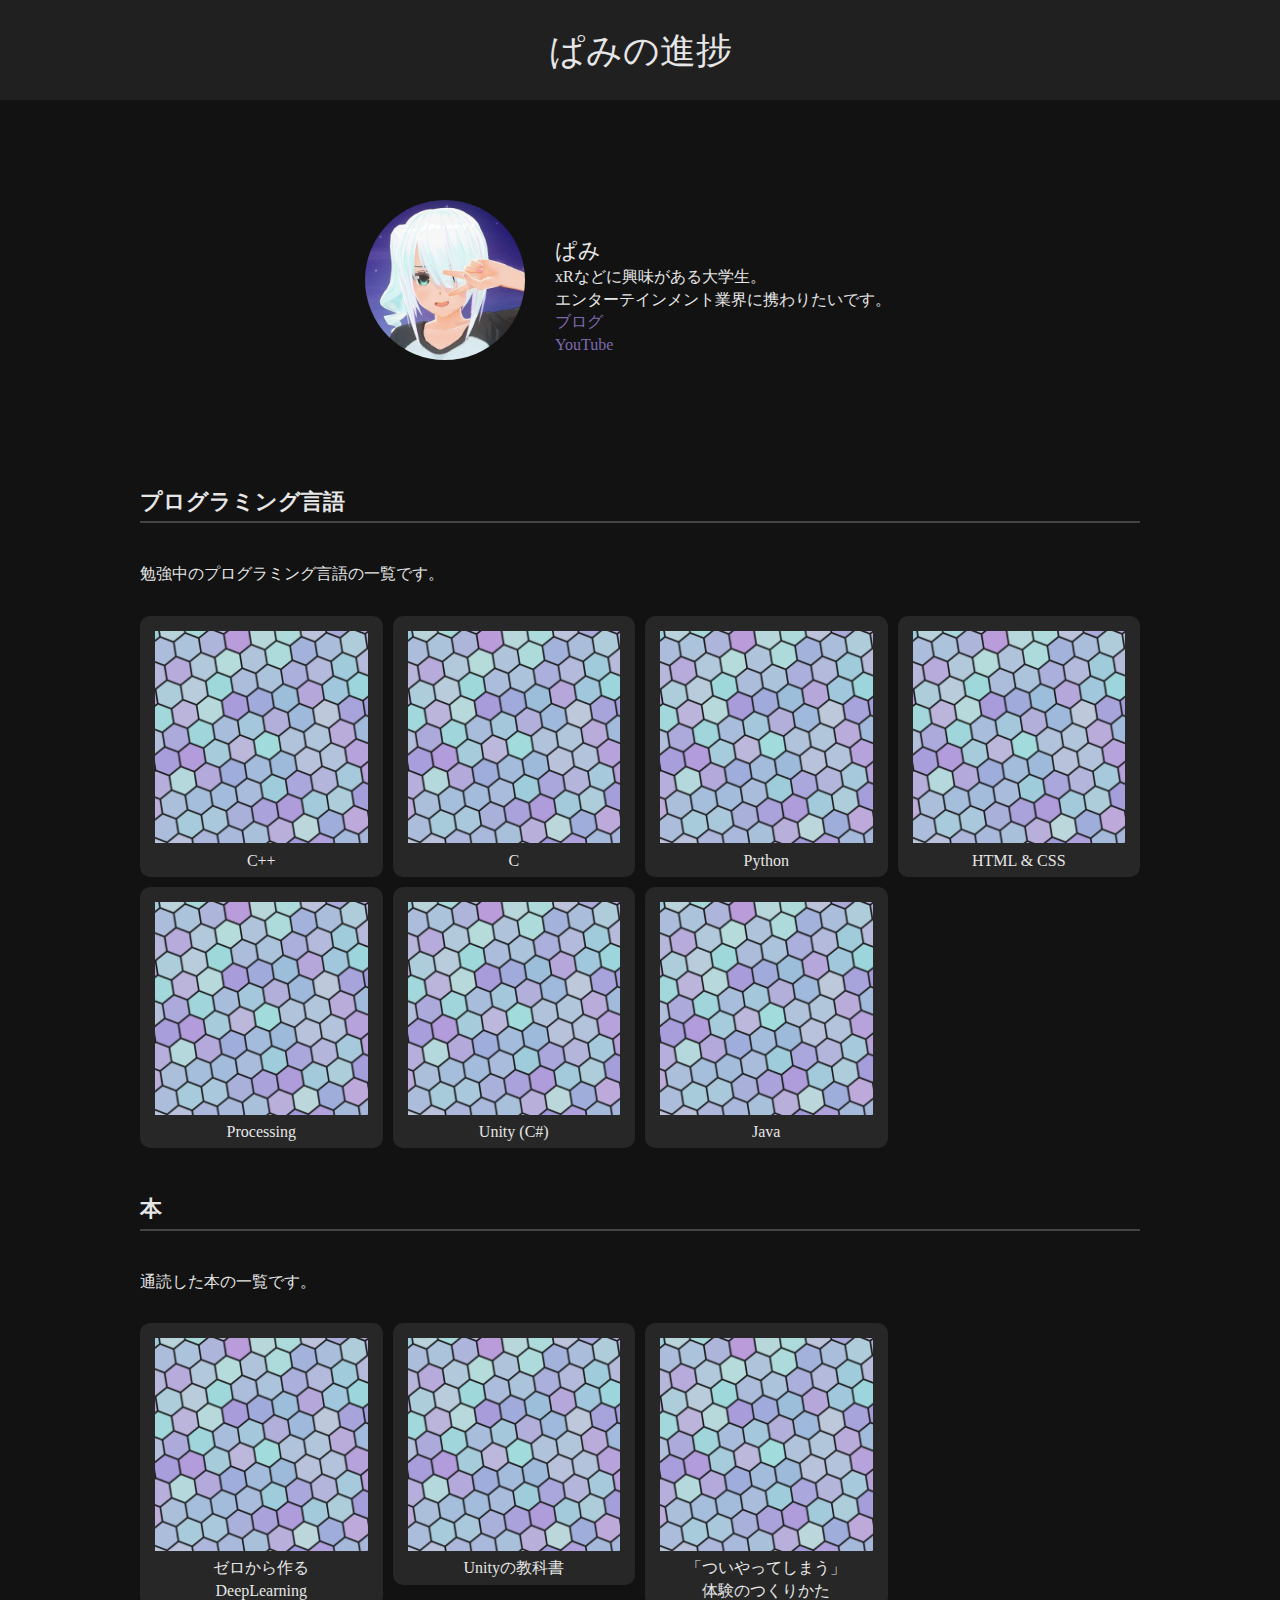
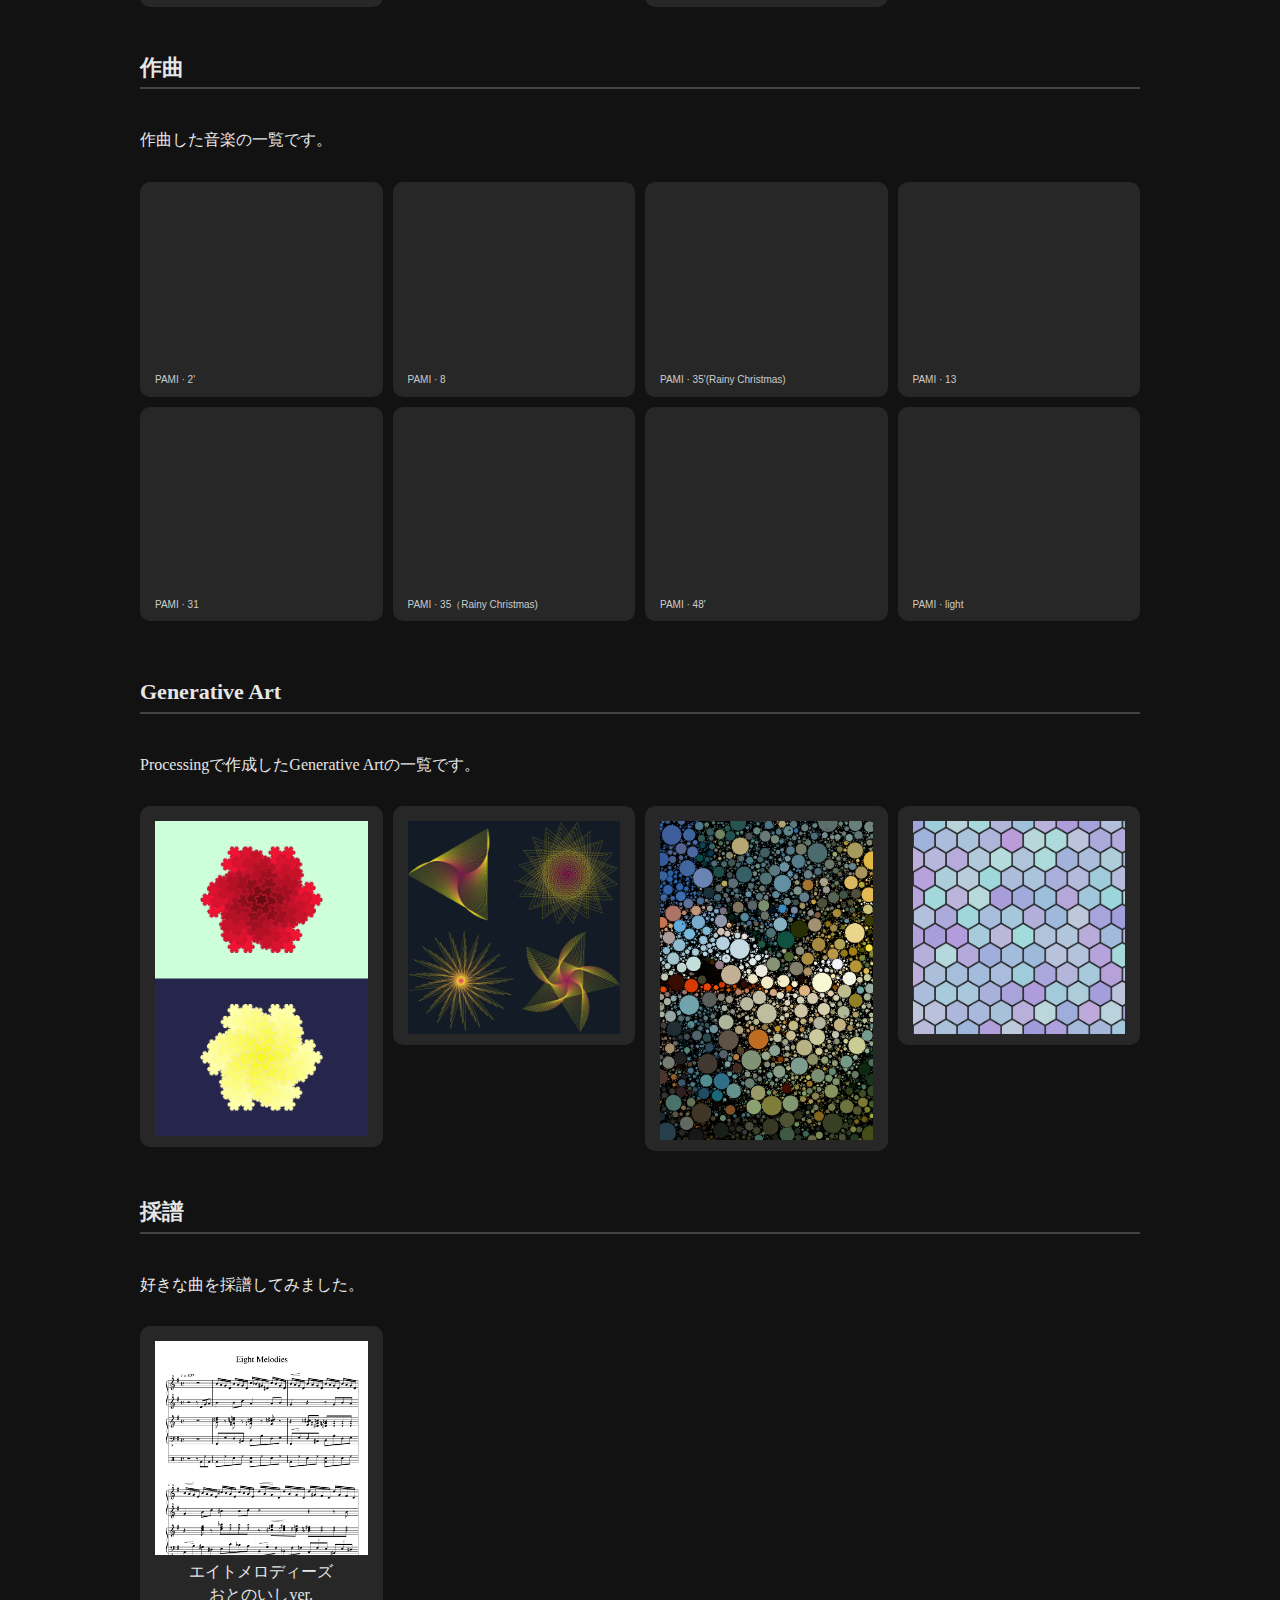
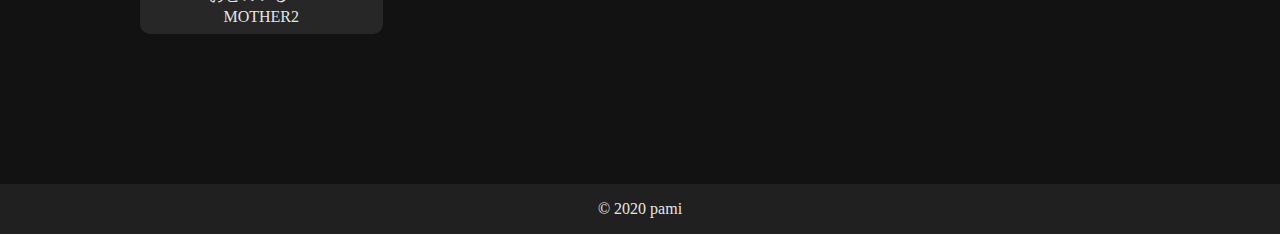
==== commit ed163ec4: "Update index.html" ====
--- a/index.html
+++ b/index.html
@@ -24,7 +24,7 @@
                     <p>xRなどに興味がある大学生。</p>
                     <p>エンターテインメント業界に携わりたいです。</p>
                     <p><a href="./blog/index.html">ブログ</a></p>
-                    <p><a href="https://www.youtube.com/channel/UCozGStt1TTuGUFW61sK2HRA">YouTubeグ</a></p>
+                    <p><a href="https://www.youtube.com/channel/UCozGStt1TTuGUFW61sK2HRA">YouTube</a></p>
                 </div>
             </div>
 
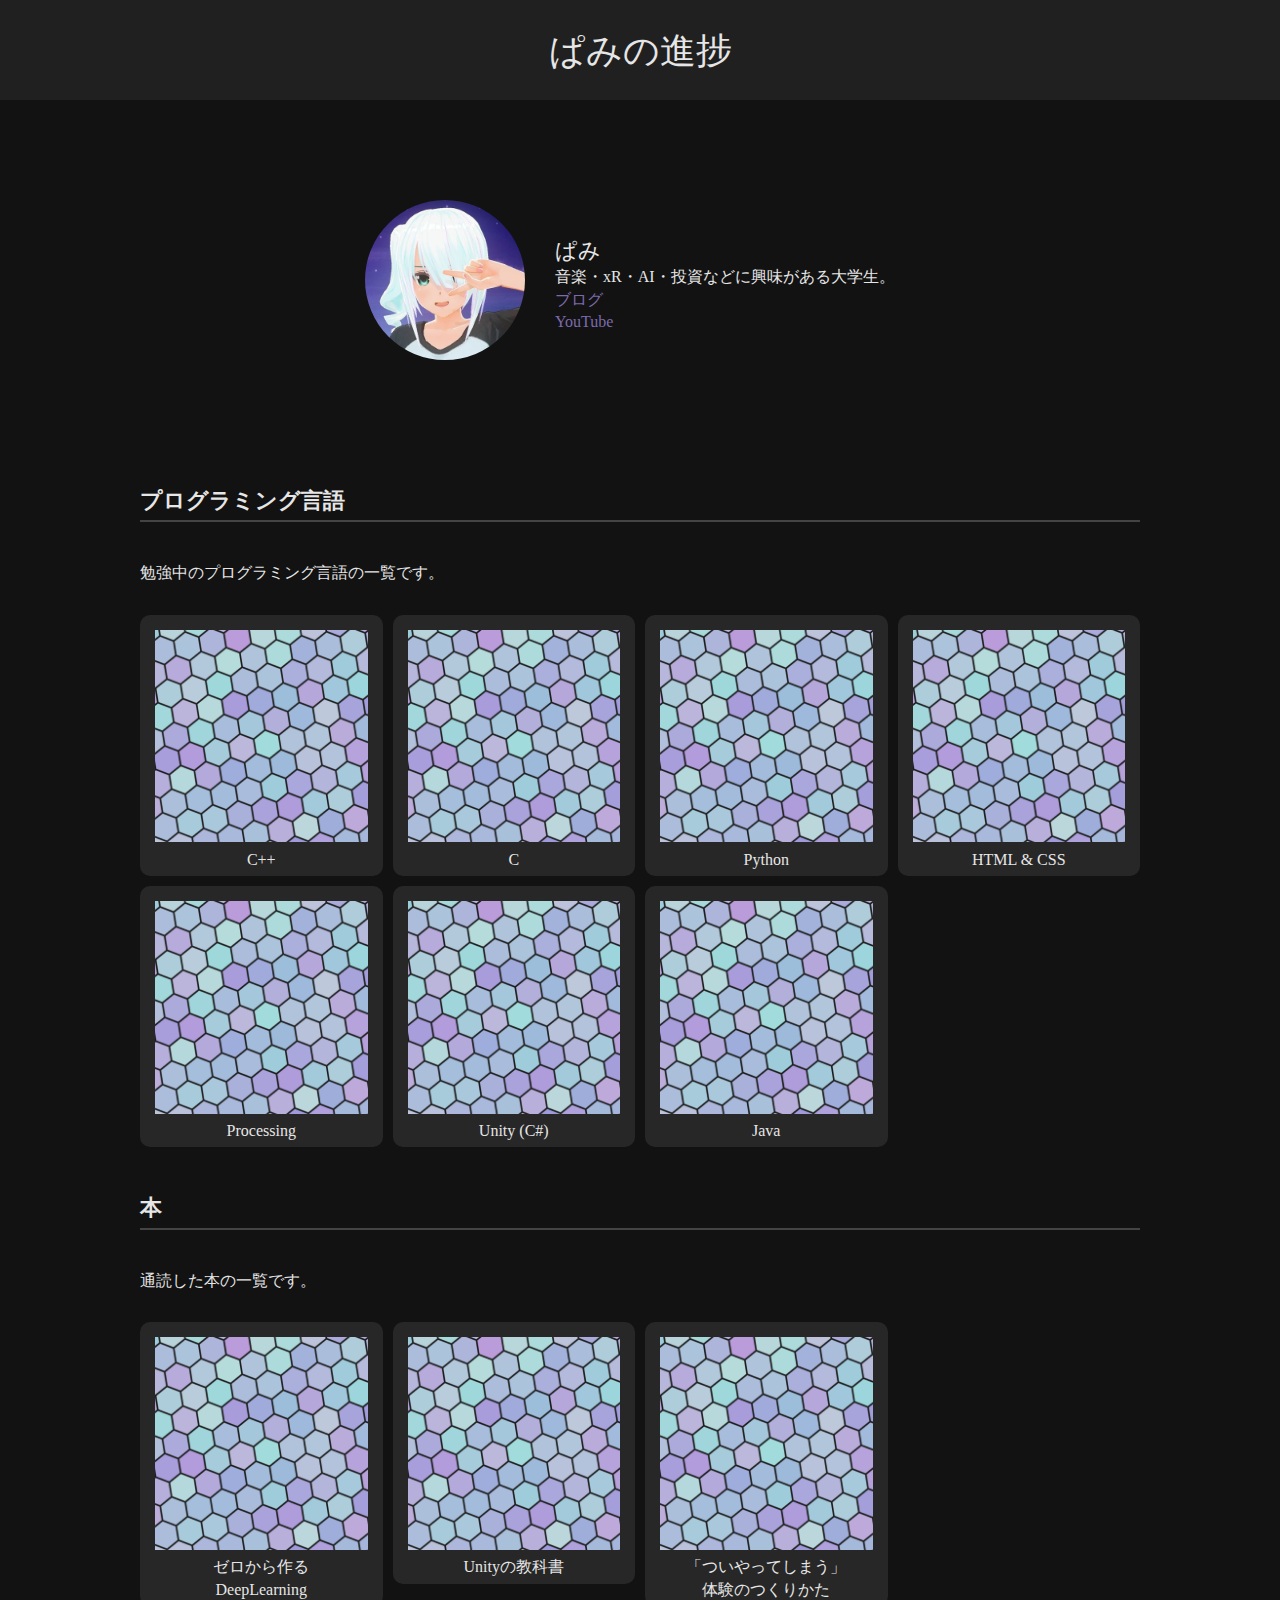
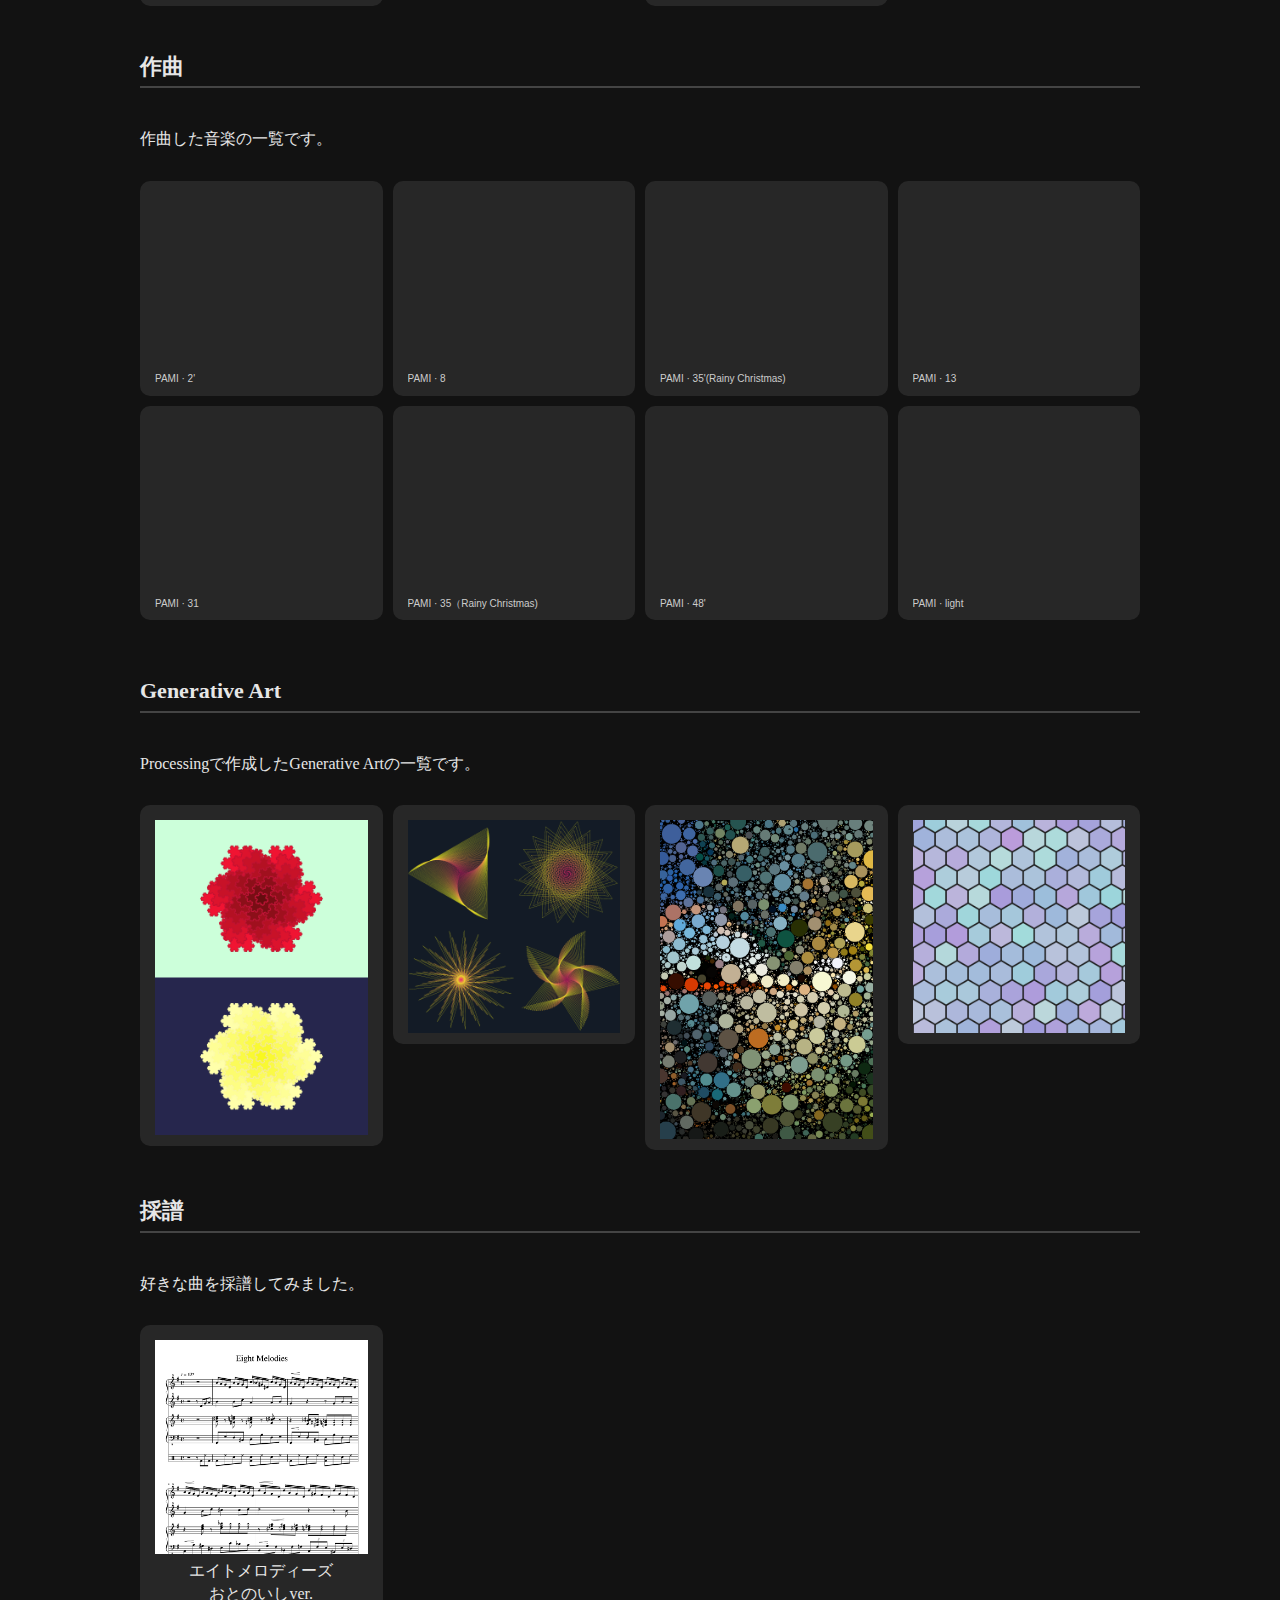
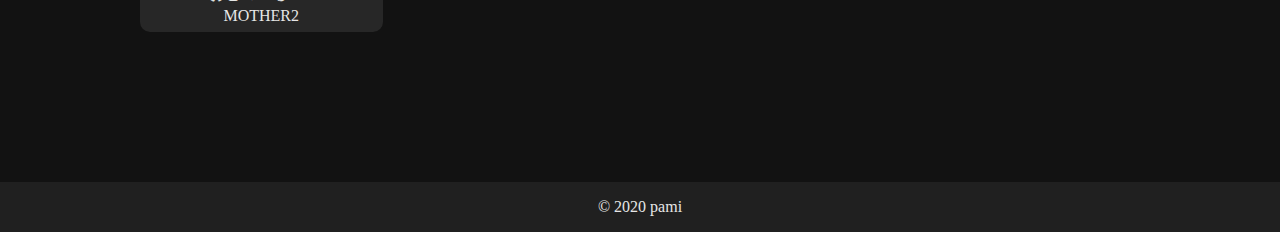
==== commit ac74f83a: "Update index.html" ====
--- a/index.html
+++ b/index.html
@@ -21,8 +21,7 @@
                 </div>
                 <div class="intro-text">
                     <div class="intro-name">ぱみ</div>
-                    <p>xRなどに興味がある大学生。</p>
-                    <p>エンターテインメント業界に携わりたいです。</p>
+                    <p>音楽・xR・AI・投資などに興味がある大学生。</p>
                     <p><a href="./blog/index.html">ブログ</a></p>
                     <p><a href="https://www.youtube.com/channel/UCozGStt1TTuGUFW61sK2HRA">YouTube</a></p>
                 </div>
